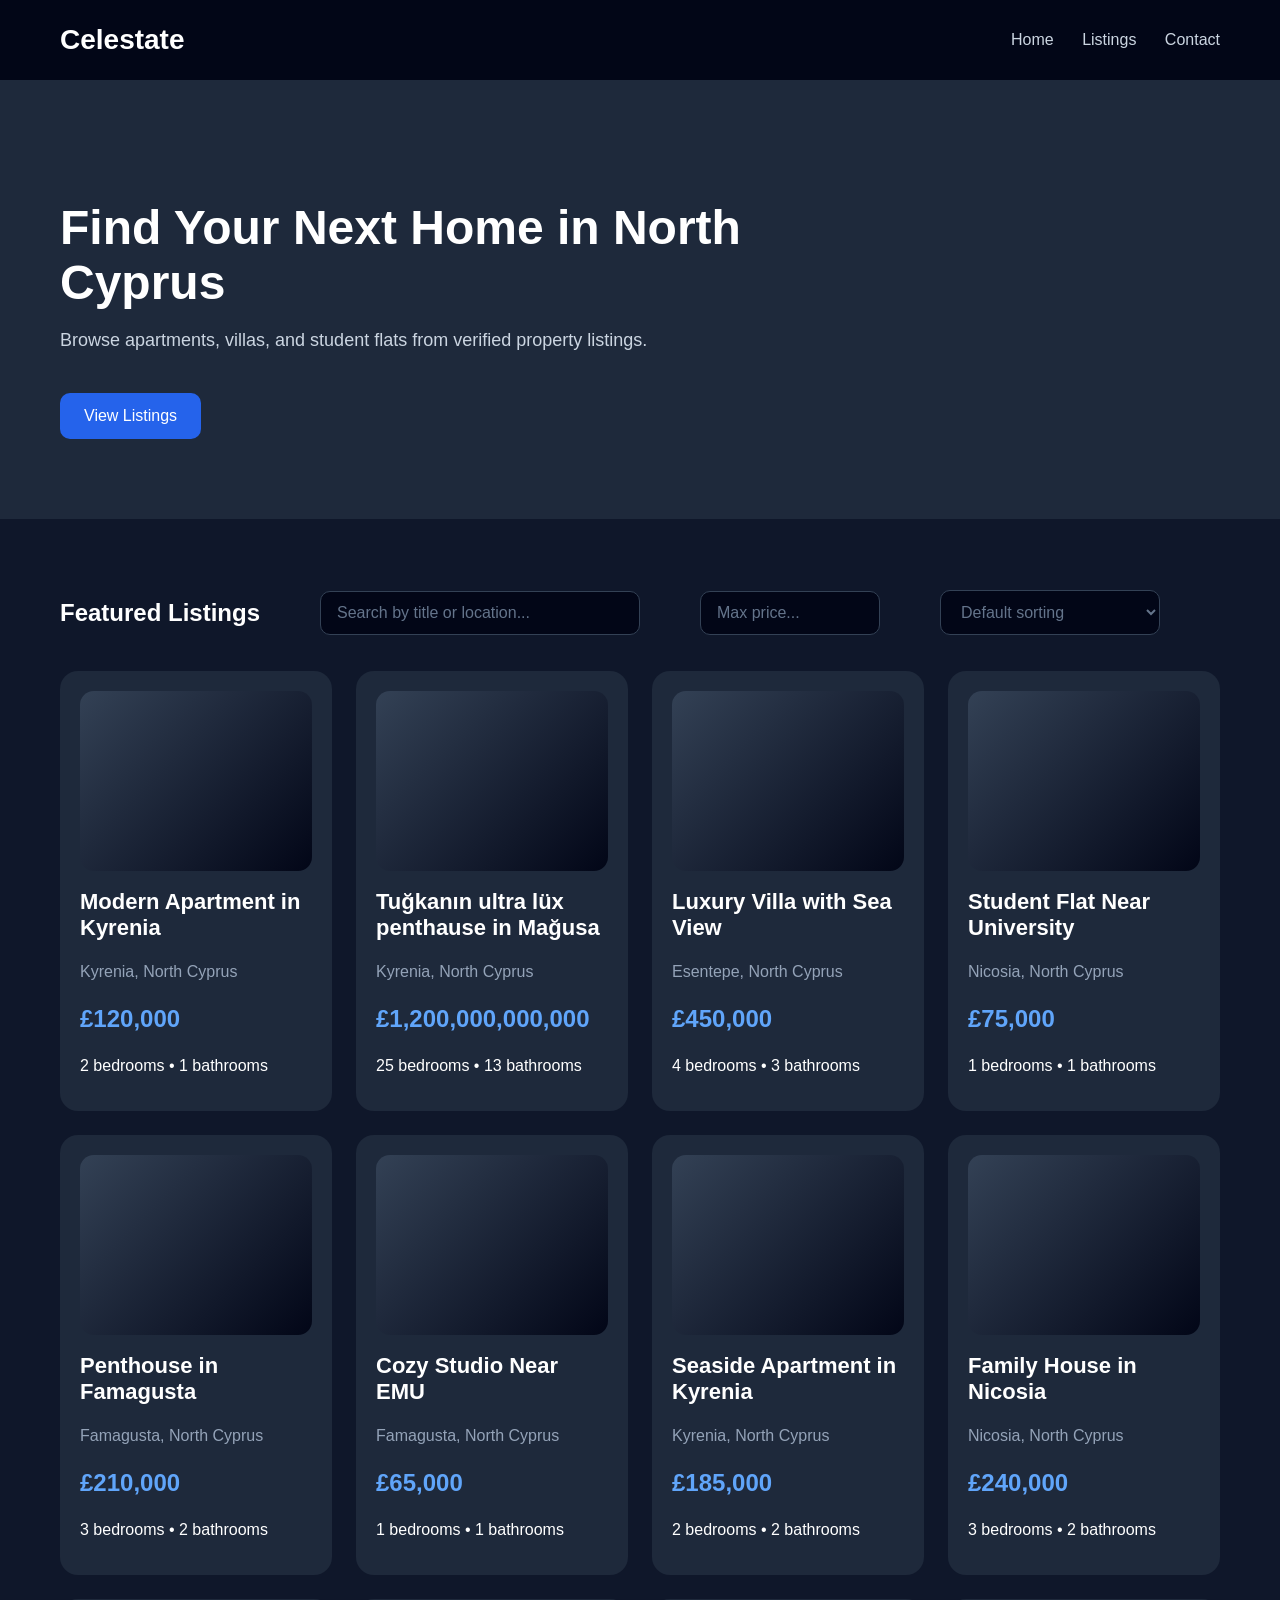
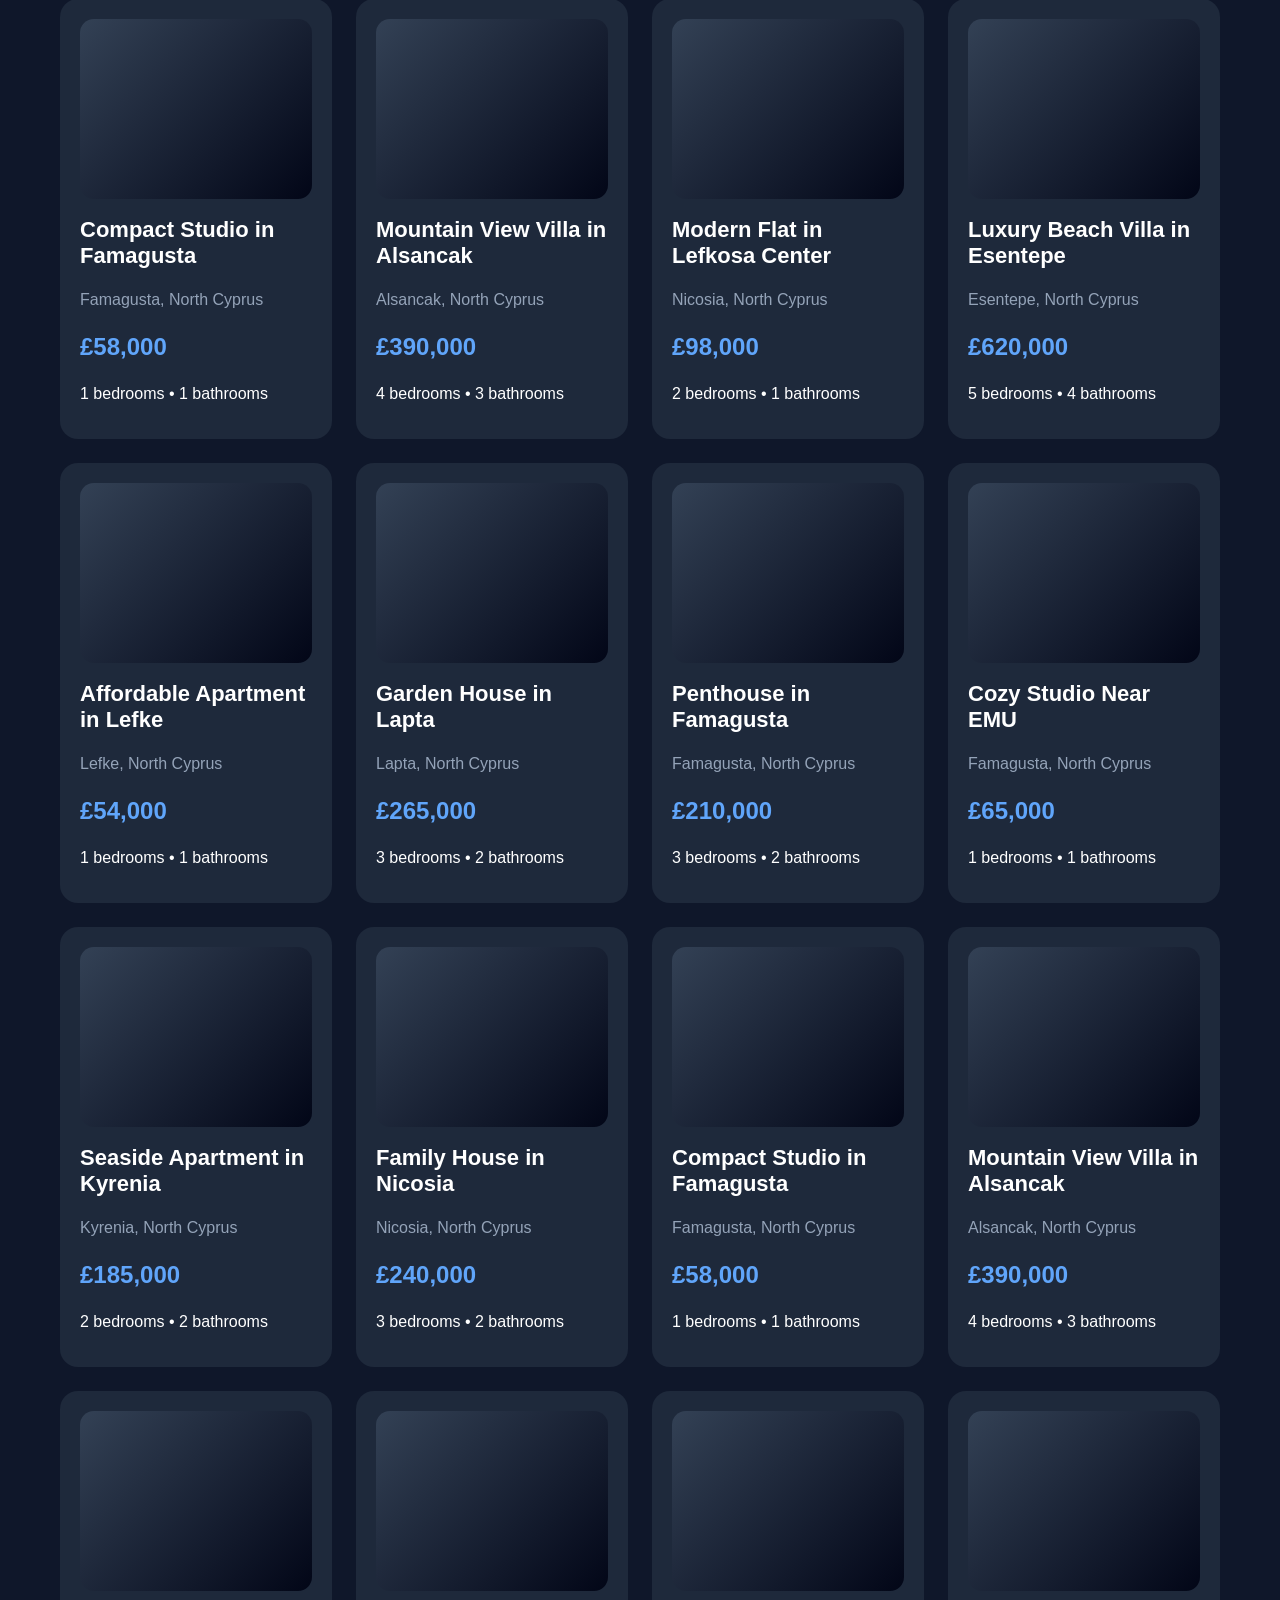
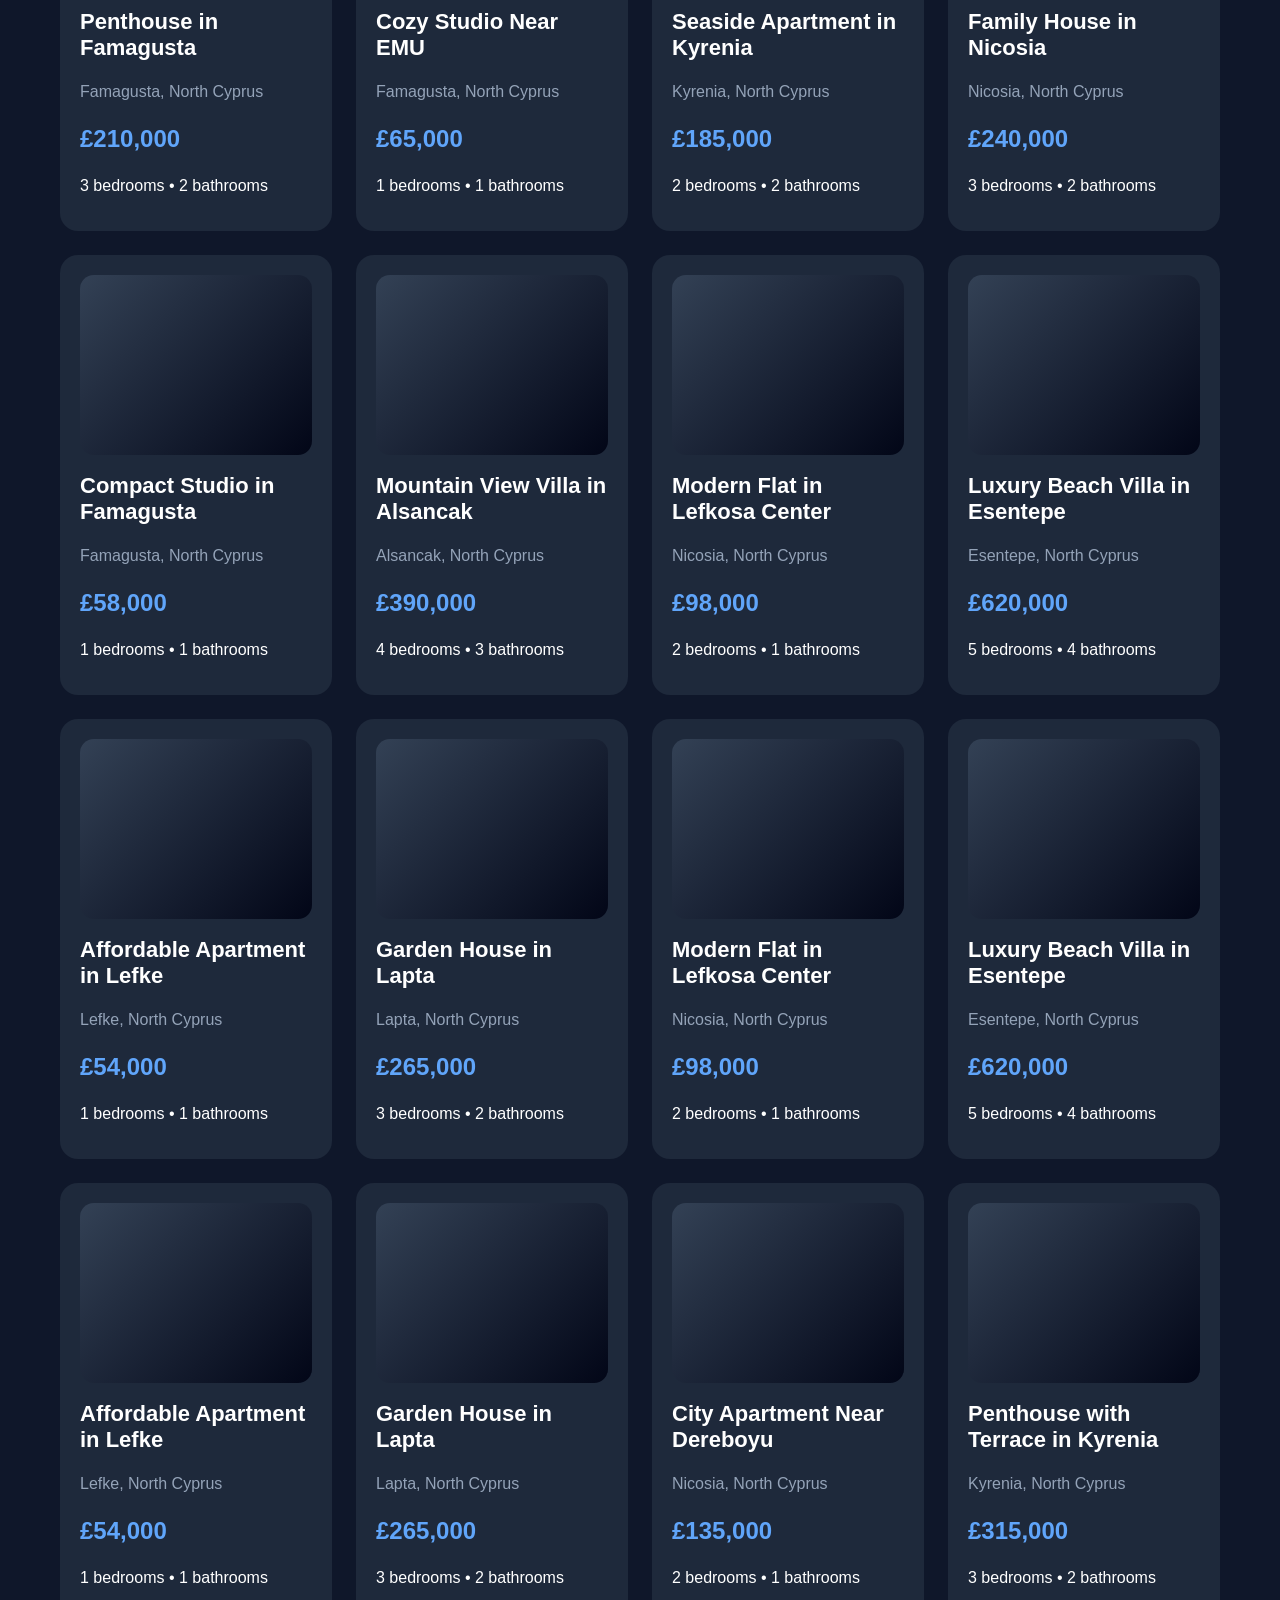
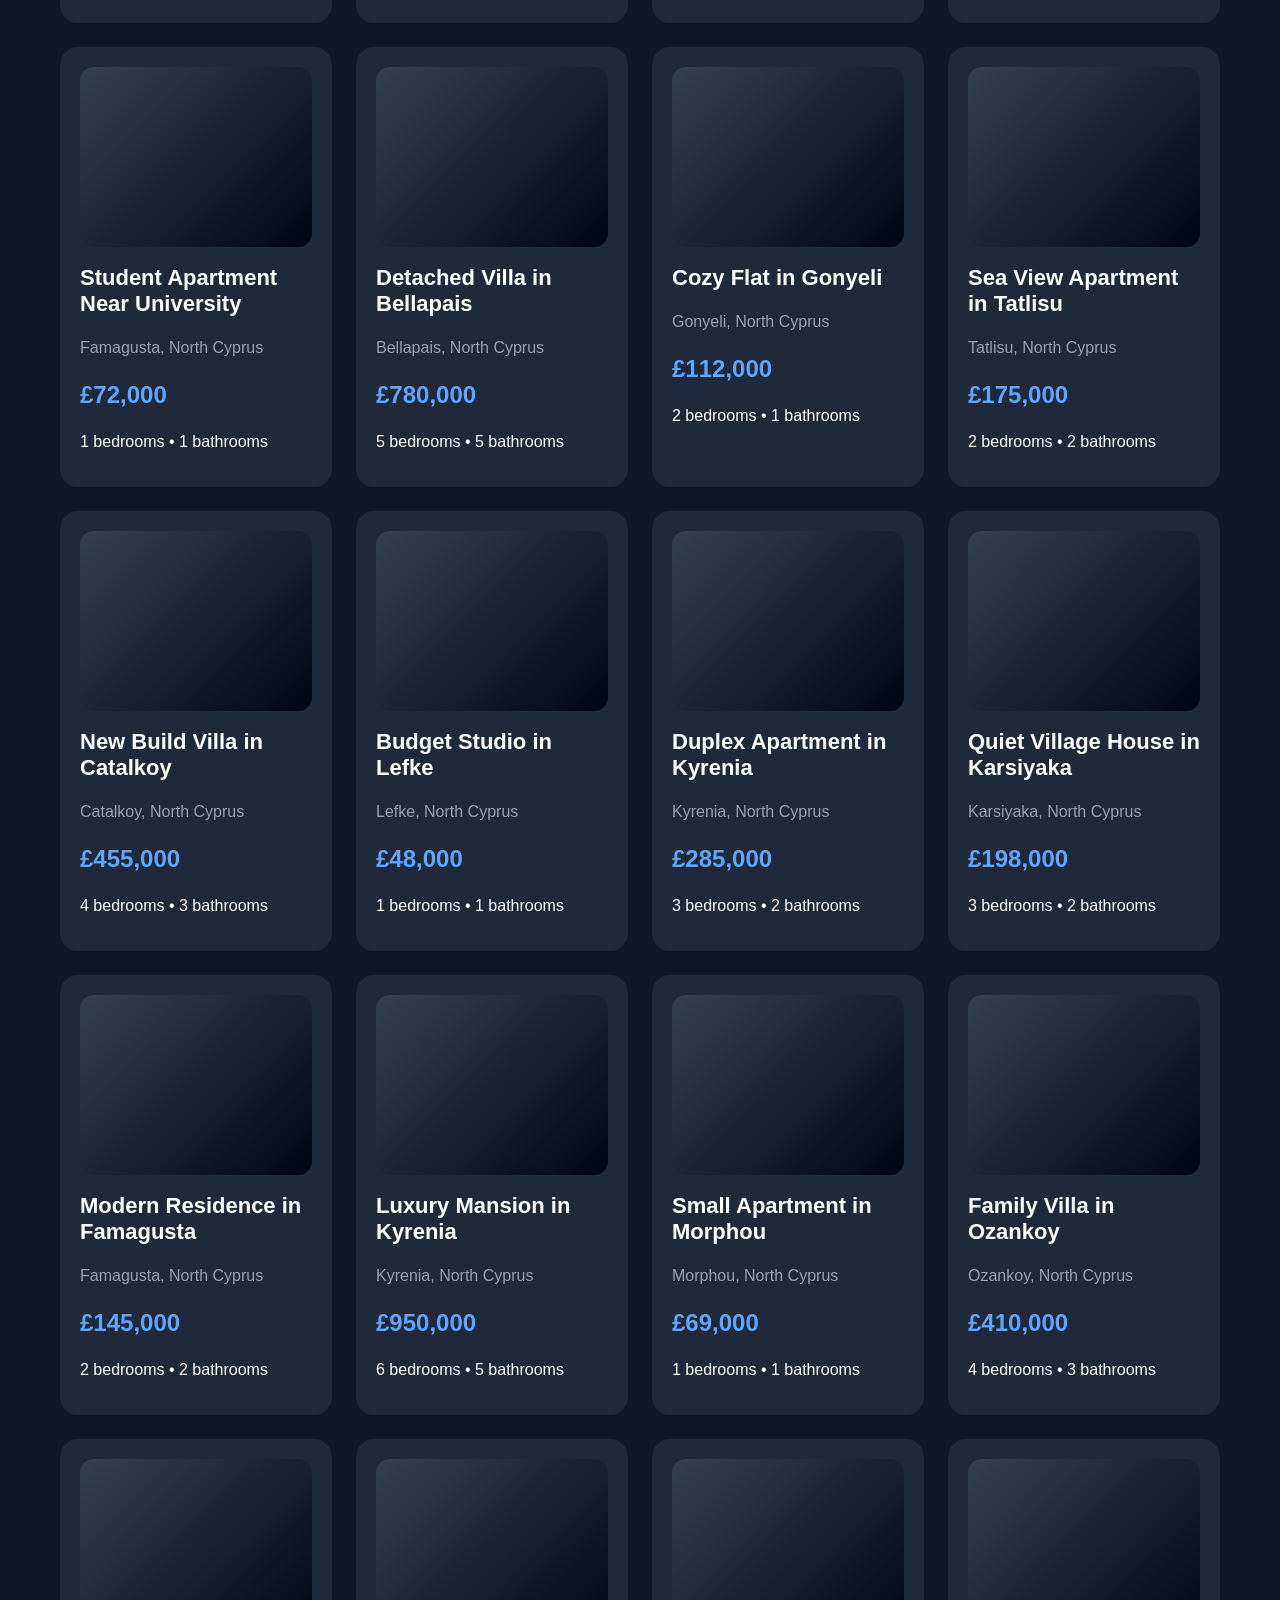
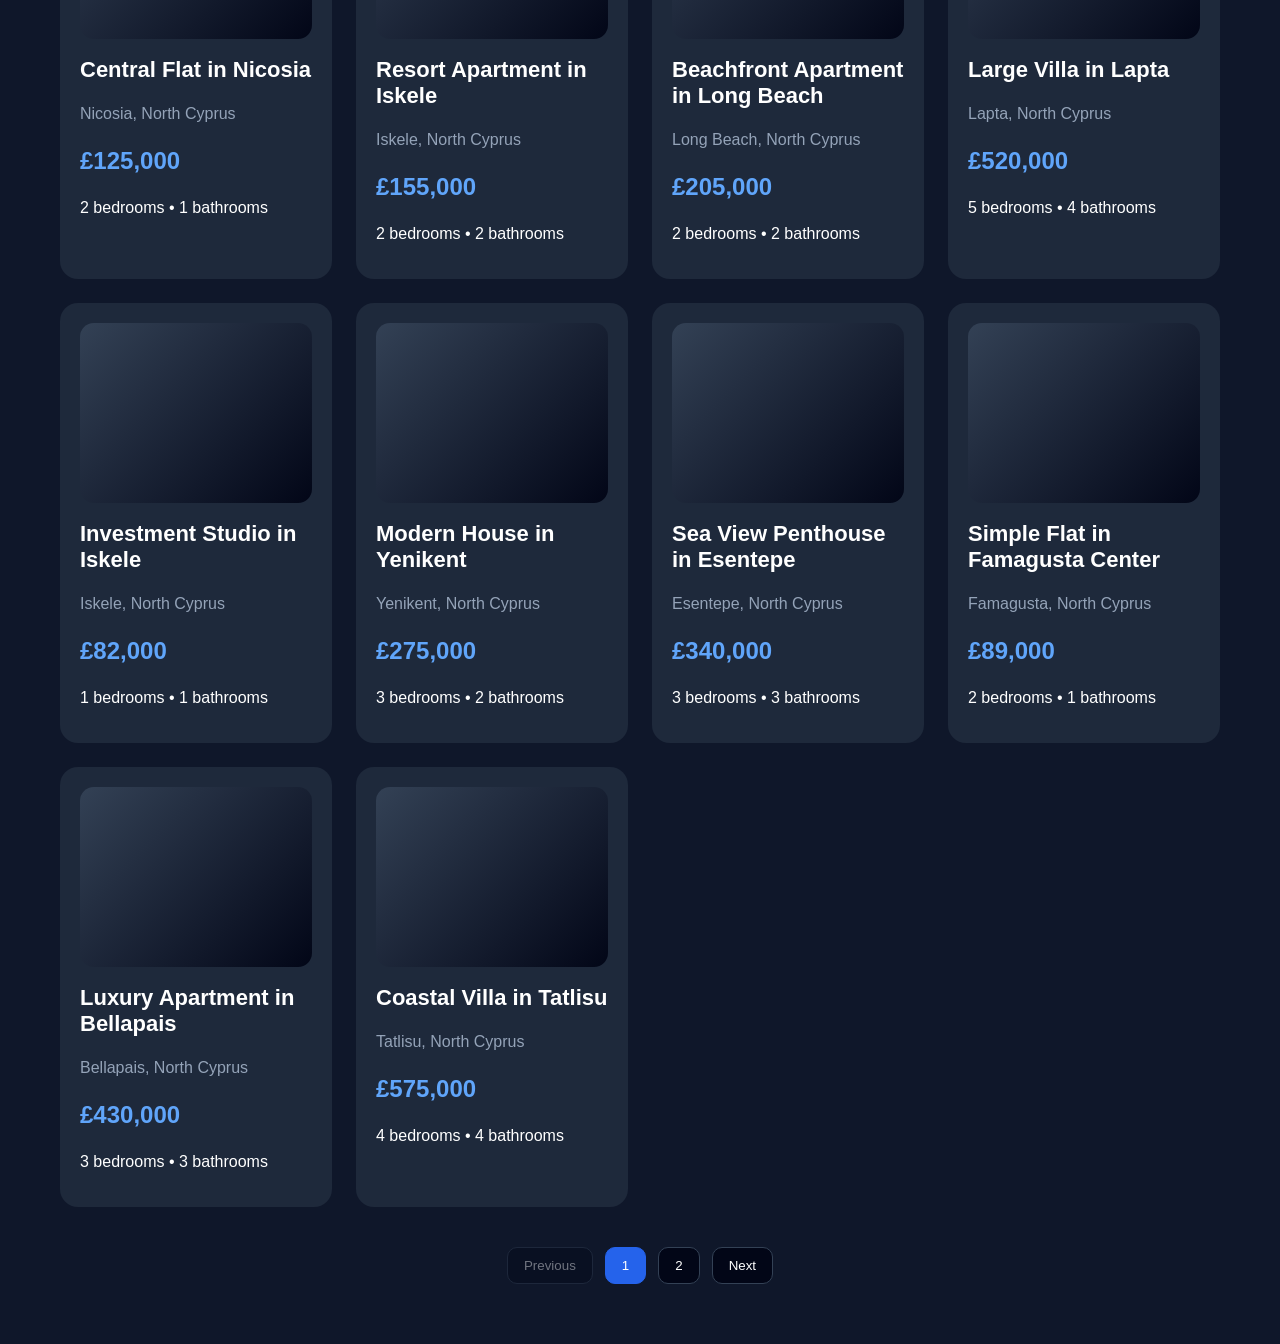
==== index.html @ e8dd61d4 "Initial commit" ====
<!DOCTYPE html>
<html lang="en">
<head>
  <meta charset="UTF-8">

  <meta name="viewport" content="width=device-width, initial-scale=1.0">

  <title>Celestate</title>

  <link rel="stylesheet" href="style.css">
</head>

<body>
  <header class="navbar">
    <h1>Celestate</h1>

    <nav>
      <a href="index.html">Home</a>
      <a href="#listings">Listings</a>
      <a href="login.html">Contact</a>

    </nav>
  </header>

  <main>
    <section class="hero">
      <h2>Find Your Next Home in North Cyprus</h2>

      <p>
        Browse apartments, villas, and student flats from verified property listings.
      </p>

      <button>View Listings</button>
    </section>

   <section class="listings-section" id="listings">
  <div class="section-header">
    <h2>Featured Listings</h2>

    <input
      type="text"
      id="searchInput"
      placeholder="Search by title or location..."
    >
    <!-- number to text for stronger validations also maxlength="7" so we can not write numbers more than one million (9999999999999999)-->
    <input
    
      type="text" 
      id="maxPriceInput"
      placeholder="Max price..."
      inputmode ="numeric"
      maxlength ="7"
      step="5000"
    >
    <select id="sortSelect">
      <option value="default">Default sorting</option>
      <option value="price-low-high">Price: Low to High</option>
      <option value="price-high-low">Price: High to Low</option>
    
    </select>
    <p id="priceError" class="error-message"></p>
  </div>

  <div class="listings-container" id="listingsContainer"></div>
  <div class="pagination" id="pagination"></div>
    </section>
  </main>

  <script src="script.js"></script>
</body>
</html>
---- style.css ----
* {
  box-sizing: border-box;
}

body {
  margin: 0;
  font-family: Arial, sans-serif;
  background-color: #0f172a;
  color: white;
}

.navbar {
  display: flex;
  justify-content: space-between;
  align-items: center;

  padding: 24px 60px;
  background-color: #020617;
}

.navbar h1 {
  margin: 0;
  font-size: 28px;
}

.navbar a {
  color: #cbd5e1;
  text-decoration: none;
  margin-left: 24px;
}

.navbar a:hover {
  color: white;
}

.hero {
  padding: 80px 60px;
  background-color: #1e293b;
}

.hero h2 {
  max-width: 700px;
  font-size: 48px;
  margin-bottom: 20px;
}

.hero p {
  max-width: 600px;
  font-size: 18px;
  color: #cbd5e1;
}

.hero button {
  margin-top: 24px;
  padding: 14px 24px;

  border: none;
  border-radius: 10px;

  background-color: #2563eb;
  color: white;

  font-size: 16px;
  cursor: pointer;
}

.hero button:hover {
  background-color: #1d4ed8;
}

.listings-section {
  padding: 60px;
}

.listings-container {
  display: grid;
  grid-template-columns: repeat(5, 1fr);
  gap: 24px;
}

.listing-card {
  width: 100%;
  padding: 20px;

  border-radius: 18px;
  background-color: #1e293b;
}

.listing-image {
  height: 180px;
  border-radius: 14px;
  background: linear-gradient(135deg, #334155, #020617);
}

.listing-card h3 {
  margin-top: 18px;
  font-size: 22px;
}

.location {
  color: #94a3b8;
}

.price {
  color: #60a5fa;
  font-size: 24px;
  font-weight: bold;
}
.section-header {
  display: flex;
  justify-content: space-between;
  align-items: center;
  margin-bottom: 24px;
}

#searchInput,
#maxPriceInput,
#sortSelect {
  width: 320px;
  padding: 12px 16px;

  border: 1px solid #334155;
  border-radius: 10px;

  background-color: #020617;
  color: white;

  font-size: 16px;
}

#searchInput::placeholder,
#maxPriceInput::placeholder,
#sortSelect {
  color: #64748b;
}

#searchInput:focus,
#maxPriceInput:focus,
#sortSelect:focus {
  outline: none;
  border-color: #60a5fa;
}
.empty-message {
  color: #94a3b8;
  font-size: 18px;
}
.filters {
  display: flex;
  gap: 16px;
}

#maxPriceInput {
  width: 180px;
}
.price-filter {
  display: flex;
  flex-direction: column;
}

.error-message {
  margin: 6px 0 0;
  color: #f87171;
  font-size: 13px;
}
#sortSelect {
  width: 220px;
}
.pagination {
  display: flex;
  justify-content: center;
  align-items: center;
  gap: 12px;

  margin-top: 40px;
}

.pagination button {
  padding: 10px 16px;

  border: 1px solid #334155;
  border-radius: 10px;

  background-color: #020617;
  color: white;

  cursor: pointer;
}

.pagination button:hover {
  background-color: #1e293b;
}

.pagination button.active {
  background-color: #2563eb;
  border-color: #2563eb;
}

.pagination button:disabled {
  opacity: 0.4;
  cursor: not-allowed;
}
.auth-page {
  min-height: calc(100vh - 80px);

  display: flex;
  justify-content: center;
  align-items: center;

  padding: 60px;
}

.auth-card {
  width: 100%;
  max-width: 440px;

  padding: 36px;

  border-radius: 22px;
  background-color: #1e293b;
  box-shadow: 0 20px 40px rgba(0, 0, 0, 0.25);
}

.auth-card h2 {
  margin: 0 0 10px;
  font-size: 32px;
}

.auth-subtitle {
  margin-bottom: 28px;
  color: #cbd5e1;
  line-height: 1.5;
}

.form-group {
  display: flex;
  flex-direction: column;

  margin-bottom: 18px;
}

.form-group label {
  margin-bottom: 8px;
  color: #e2e8f0;
  font-size: 14px;
}

.form-group input {
  padding: 14px 16px;

  border: 1px solid #334155;
  border-radius: 10px;

  background-color: #020617;
  color: white;

  font-size: 16px;
}

.form-group input:focus {
  outline: none;
  border-color: #60a5fa;
}

.auth-button {
  width: 100%;

  margin-top: 12px;
  padding: 14px 18px;

  border: none;
  border-radius: 10px;

  background-color: #2563eb;
  color: white;

  font-size: 16px;
  font-weight: bold;
  cursor: pointer;
}

.auth-button:hover {
  background-color: #1d4ed8;
}

.form-message {
  min-height: 20px;
  margin: 6px 0;

  color: #f87171;
  font-size: 14px;
}

.form-message.success {
  color: #4ade80;
}

.demo-login {
  margin-top: 22px;
  color: #94a3b8;
  font-size: 14px;
  line-height: 1.5;
}

@media (max-width: 1400px) {
  .listings-container {
    grid-template-columns: repeat(4, 1fr);
  }
}

@media (max-width: 1100px) {
  .listings-container {
    grid-template-columns: repeat(3, 1fr);
  }
}

@media (max-width: 800px) {
  .listings-container {
    grid-template-columns: repeat(2, 1fr);
  }
}

@media (max-width: 520px) {
  .listings-container {
    grid-template-columns: 1fr;
  }
}
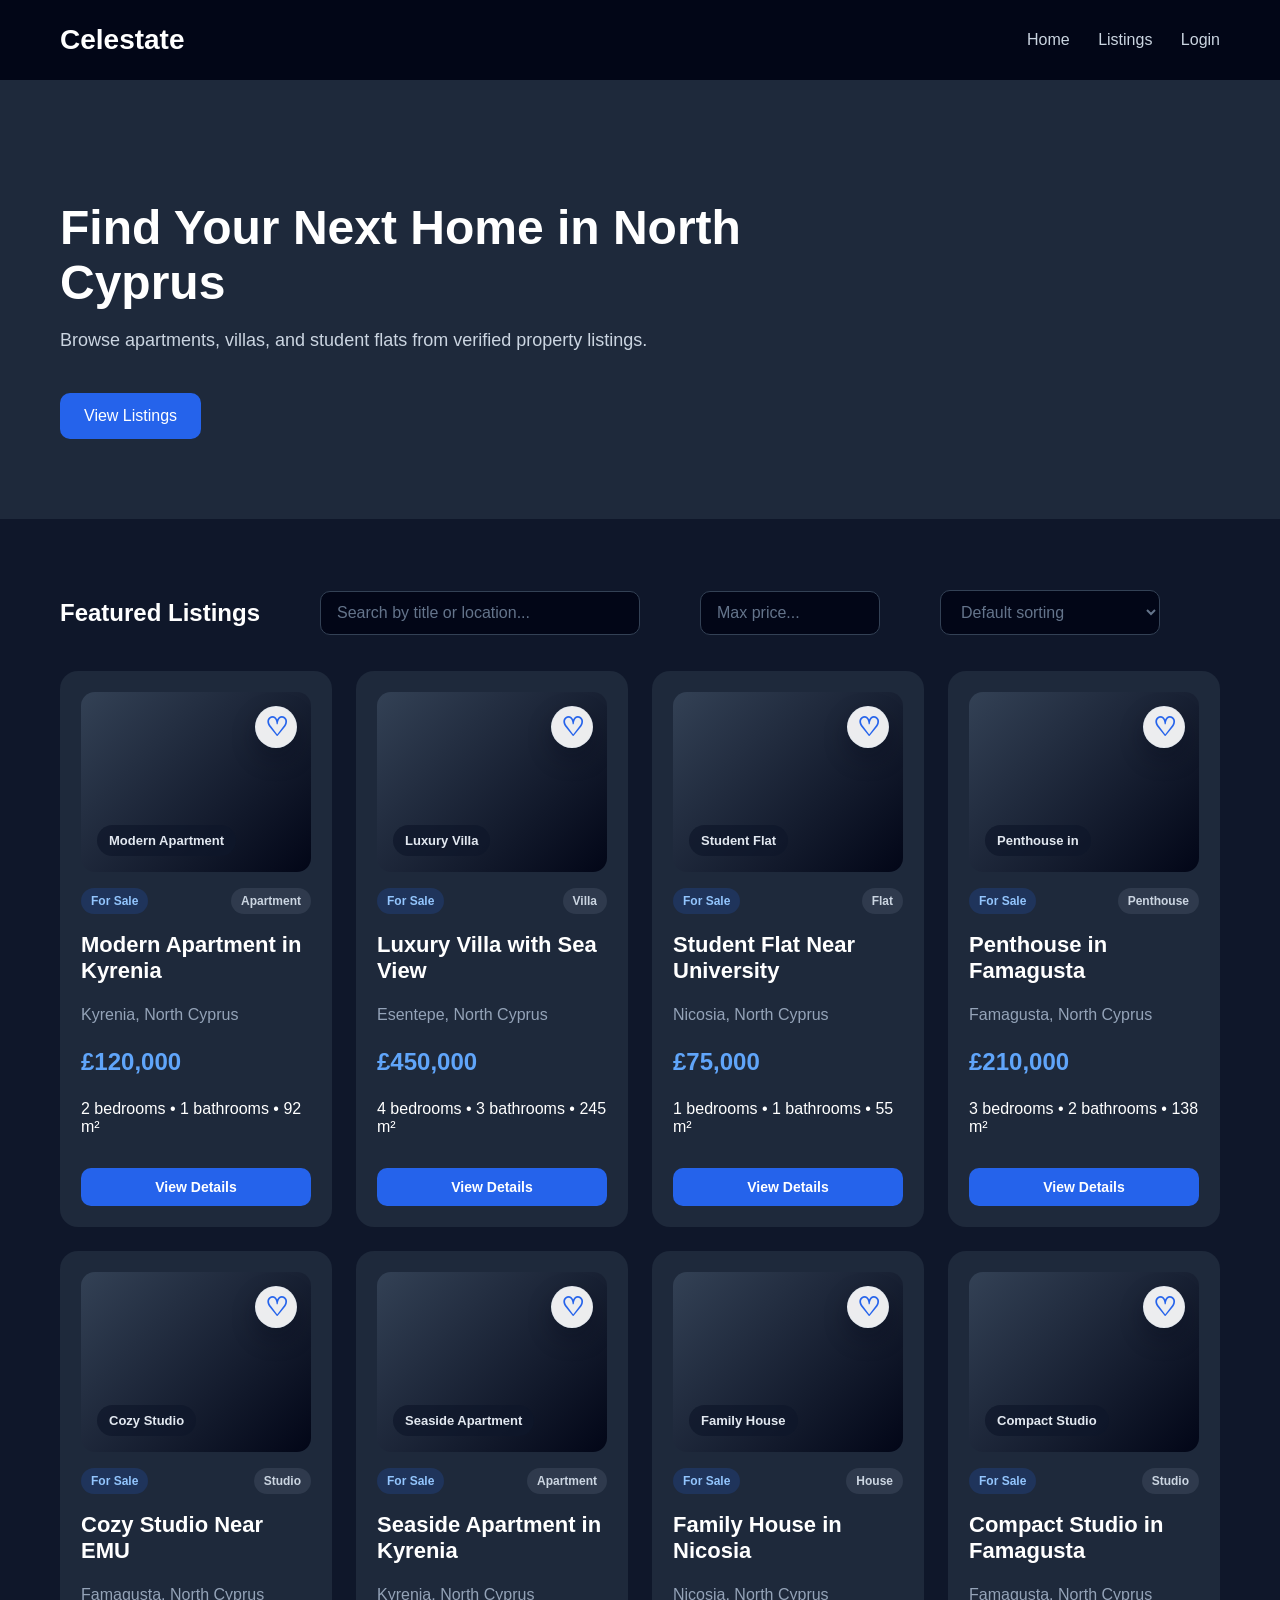
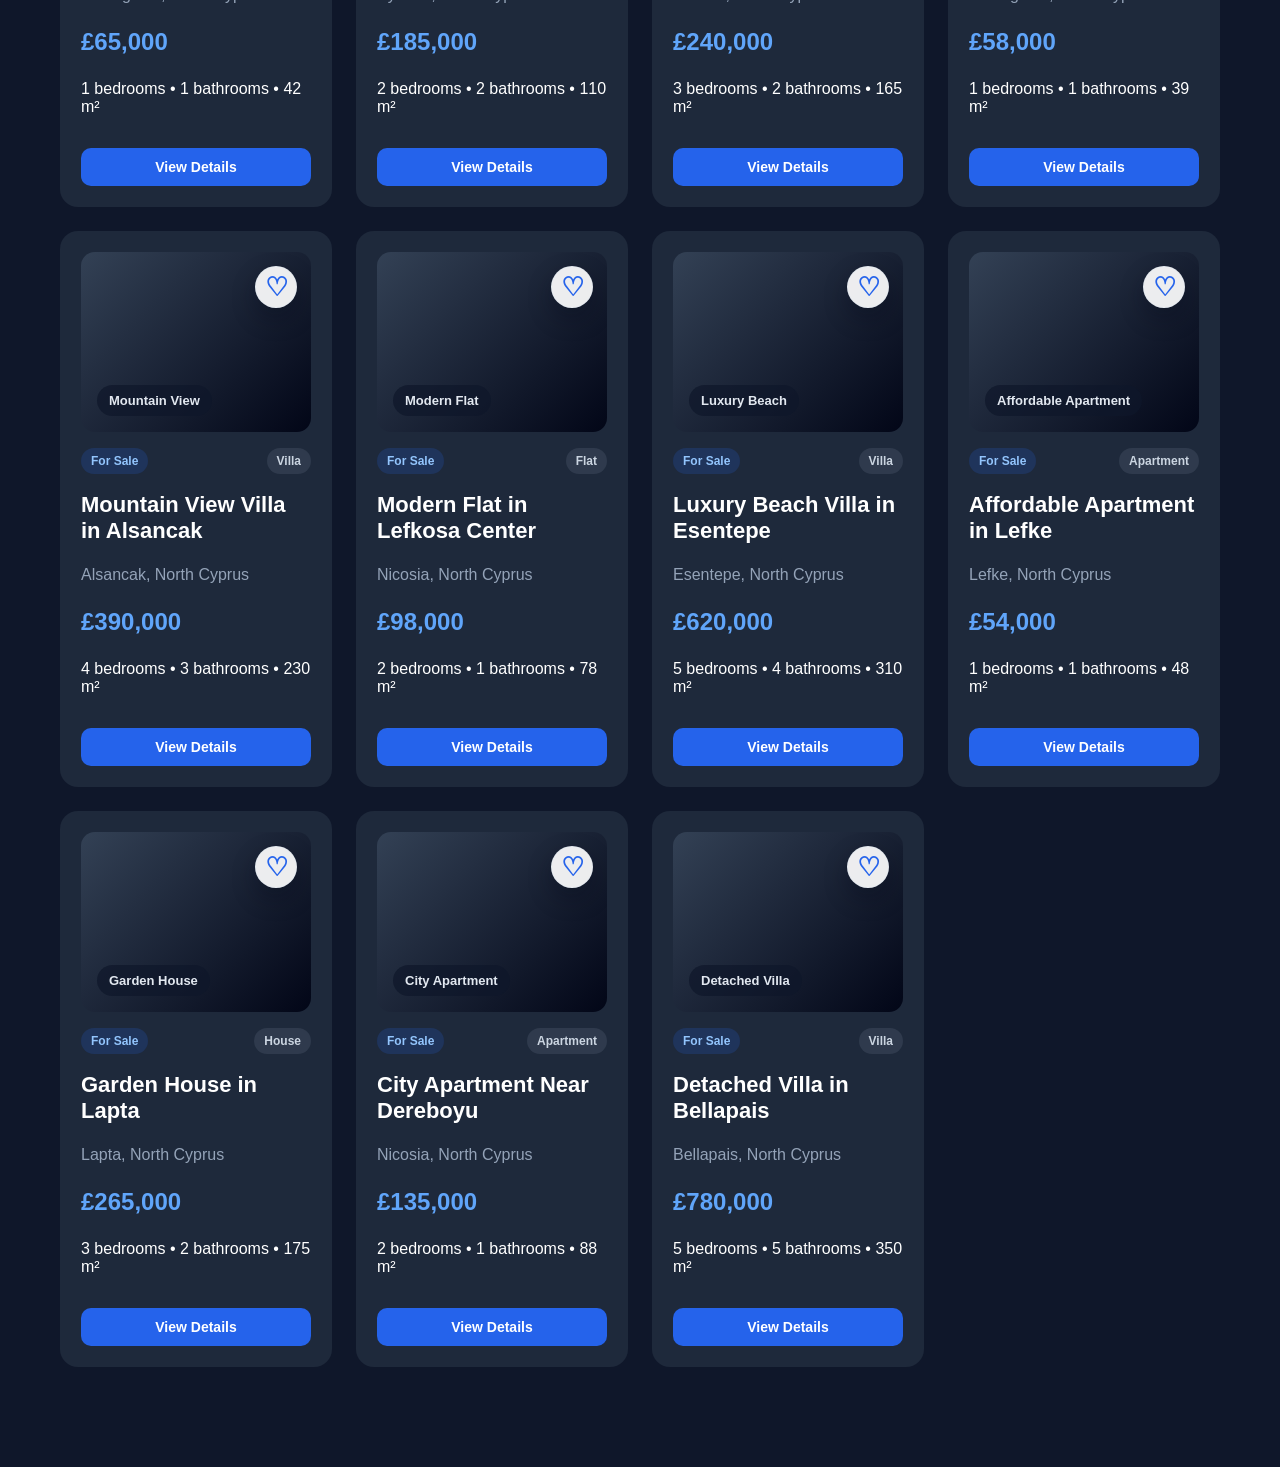
==== commit 6dd026ed: "Add files via upload" ====
--- a/index.html
+++ b/index.html
@@ -17,8 +17,7 @@
     <nav>
       <a href="index.html">Home</a>
       <a href="#listings">Listings</a>
-      <a href="login.html">Contact</a>
-
+      <span id="navAuthArea"><a href="login.html">Login</a></span>
     </nav>
   </header>
 
@@ -30,7 +29,7 @@
         Browse apartments, villas, and student flats from verified property listings.
       </p>
 
-      <button>View Listings</button>
+      <button type="button" id="heroBrowseButton">View Listings</button>
     </section>
 
    <section class="listings-section" id="listings">
@@ -64,7 +63,507 @@
   <div class="listings-container" id="listingsContainer"></div>
   <div class="pagination" id="pagination"></div>
     </section>
+
+    <section class="favorites-section" id="favorites" hidden>
+      <div class="favorites-header">
+        <div>
+          <p class="section-kicker">Customer area</p>
+          <h2>My Favorites</h2>
+          <p>Properties saved with the heart button will appear here.</p>
+        </div>
+        <button type="button" class="secondary-action-button" id="showAllListingsButton">Back to Listings</button>
+      </div>
+
+      <p class="favorites-count" id="favoritesCount"></p>
+      <div class="listings-container favorites-container" id="favoritesContainer"></div>
+    </section>
+
+
+    <section class="agent-section" id="agentDashboard" hidden>
+      <div class="agent-header">
+        <div>
+          <p class="section-kicker">Agent area</p>
+          <h2>Agent Dashboard</h2>
+          <p>Manage your listings, review status, track performance, and submit new properties.</p>
+        </div>
+
+        <div class="agent-header-actions">
+          <button type="button" class="secondary-action-button" id="agentManageRefreshButton">Refresh listings</button>
+          <button type="button" class="secondary-action-button" id="agentResetFormButton">Reset form</button>
+        </div>
+      </div>
+
+      <p class="agent-notice-banner" id="agentNoticeBanner"></p>
+
+
+
+      <section class="agent-panel agent-messages-panel" id="agentMessagesPanel">
+        <div class="agent-panel-header agent-panel-header--wide">
+          <div>
+            <p class="section-kicker">Function 5</p>
+            <h3>Manage Messages</h3>
+          </div>
+
+          <div class="agent-panel-actions">
+            <button type="button" class="secondary-action-button" id="agentMarkAllMessagesReadButton">Mark All as Read</button>
+            <button type="button" class="agent-submit-button agent-small-button" id="agentNewMessageButton">+ New Message</button>
+          </div>
+        </div>
+
+        <p class="agent-panel-description">Communicate with buyers, send updates, and keep every conversation linked to the correct property listing.</p>
+
+        <div class="agent-message-toolbar">
+          <input type="text" id="agentMessageSearchInput" placeholder="Search messages, buyers, emails, or listings...">
+          <select id="agentMessageListingFilter">
+            <option value="all">All Listings</option>
+          </select>
+          <select id="agentMessageStatusFilter">
+            <option value="all">All Conversations</option>
+            <option value="new">New</option>
+            <option value="in-progress">In Progress</option>
+            <option value="closed">Closed</option>
+            <option value="spam">Spam</option>
+          </select>
+        </div>
+
+        <div class="agent-message-workspace">
+          <aside class="agent-conversation-sidebar">
+            <div class="agent-message-tabs" role="tablist" aria-label="Message filters">
+              <button type="button" class="active" data-agent-message-tab="all">All</button>
+              <button type="button" data-agent-message-tab="unread">Unread</button>
+              <button type="button" data-agent-message-tab="favorites">Favorites</button>
+            </div>
+            <div id="agentConversationList" class="agent-conversation-list"></div>
+          </aside>
+
+          <section class="agent-chat-panel" id="agentChatPanel">
+            <div class="agent-chat-empty">
+              <h4>Select a conversation</h4>
+              <p>Choose a buyer message from the left side to view the conversation and reply.</p>
+            </div>
+          </section>
+
+          <aside class="agent-message-details-panel" id="agentMessageDetailsPanel">
+            <div class="agent-chat-empty">
+              <h4>Conversation details</h4>
+              <p>Buyer, property, labels, and notes appear here.</p>
+            </div>
+          </aside>
+        </div>
+      </section>
+
+
+      <section class="agent-panel agent-leads-panel" id="agentLeadsPanel">
+        <div class="agent-panel-header agent-panel-header--wide">
+          <div>
+            <p class="section-kicker">Function 6</p>
+            <h3>Manage Leads</h3>
+          </div>
+
+          <div class="agent-panel-actions">
+            <button type="button" class="secondary-action-button" id="agentExportLeadsButton">Export</button>
+            <button type="button" class="agent-submit-button agent-small-button" id="agentAddLeadButton">+ Add Lead</button>
+          </div>
+        </div>
+
+        <p class="agent-panel-description">Track buyers from inquiries, update their pipeline status, add notes, and convert qualified leads into clients.</p>
+
+        <div class="agent-lead-summary" id="agentLeadSummary"></div>
+
+        <div class="agent-lead-toolbar">
+          <input type="text" id="agentLeadSearchInput" placeholder="Search leads by name, email, phone, listing, source, or notes...">
+
+          <select id="agentLeadStatusFilter">
+            <option value="all">All Status</option>
+            <option value="new">New</option>
+            <option value="contacted">Contacted</option>
+            <option value="qualified">Qualified</option>
+            <option value="converted">Converted</option>
+            <option value="lost">Lost</option>
+          </select>
+
+          <select id="agentLeadSourceFilter">
+            <option value="all">All Sources</option>
+            <option value="Website">Website</option>
+            <option value="Property Inquiry">Property Inquiry</option>
+            <option value="Referral">Referral</option>
+            <option value="Open House">Open House</option>
+            <option value="Social Media">Social Media</option>
+            <option value="Manual Entry">Manual Entry</option>
+          </select>
+
+          <button type="button" class="secondary-action-button" id="agentResetLeadFiltersButton">Reset filters</button>
+        </div>
+
+        <div id="agentLeadsContainer"></div>
+        <div class="agent-lead-pagination" id="agentLeadPagination"></div>
+      </section>
+
+
+      <section class="agent-panel agent-inquiries-panel" id="agentInquiriesPanel">
+        <div class="agent-panel-header agent-panel-header--wide">
+          <div>
+            <p class="section-kicker">Function 4</p>
+            <h3>Manage Inquiries</h3>
+          </div>
+
+          <div class="agent-panel-actions">
+            <button type="button" class="secondary-action-button" id="agentExportInquiriesButton">Export</button>
+            <button type="button" class="secondary-action-button" id="agentResetInquiryFiltersButton">Reset filters</button>
+          </div>
+        </div>
+
+        <p class="agent-panel-description">View buyer inquiries, filter conversations, reply to customers, and update inquiry status from one place.</p>
+
+        <div class="agent-inquiry-summary" id="agentInquirySummary"></div>
+
+        <div class="agent-inquiry-toolbar">
+          <input type="text" id="agentInquirySearchInput" placeholder="Search by buyer, email, phone, listing, or message...">
+
+          <select id="agentInquiryStatusFilter">
+            <option value="all">All Status</option>
+            <option value="new">New</option>
+            <option value="in-progress">In Progress</option>
+            <option value="closed">Closed</option>
+            <option value="spam">Spam</option>
+          </select>
+
+          <select id="agentInquiryListingFilter">
+            <option value="all">All Listings</option>
+          </select>
+        </div>
+
+        <div id="agentInquiriesContainer"></div>
+        <div class="agent-inquiry-pagination" id="agentInquiryPagination"></div>
+      </section>
+
+      <section class="agent-panel agent-manage-panel" id="agentManagePanel">
+        <div class="agent-panel-header agent-panel-header--wide">
+          <div>
+            <p class="section-kicker">Function 2</p>
+            <h3>Manage Listings</h3>
+          </div>
+
+          <div class="agent-panel-actions">
+            <button type="button" class="secondary-action-button" id="agentExportListingsButton">Export</button>
+            <button type="button" class="agent-submit-button agent-small-button" id="agentAddNewListingButton">+ Add New Listing</button>
+          </div>
+        </div>
+
+        <p class="agent-panel-description">View, search, filter, update, duplicate, or delete your property listings from one place.</p>
+
+        <div class="agent-manage-summary" id="agentManageSummary"></div>
+
+        <div class="agent-manage-toolbar">
+          <input type="text" id="agentListingSearchInput" placeholder="Search listings...">
+
+          <select id="agentStatusFilter">
+            <option value="all">All Status</option>
+            <option value="approved">Active</option>
+            <option value="pending">Pending Approval</option>
+            <option value="rejected">Rejected</option>
+            <option value="archived">Archived</option>
+            <option value="draft">Draft</option>
+          </select>
+
+          <select id="agentTypeFilter">
+            <option value="all">All Types</option>
+            <option value="Apartment">Apartment</option>
+            <option value="Villa">Villa</option>
+            <option value="House">House</option>
+            <option value="Studio">Studio</option>
+            <option value="Penthouse">Penthouse</option>
+            <option value="Flat">Flat</option>
+          </select>
+        </div>
+
+        <div id="agentManageListingsContainer"></div>
+        <div class="agent-manage-pagination" id="agentManagePagination"></div>
+      </section>
+
+      <div class="agent-dashboard-grid">
+        <section class="agent-panel agent-form-panel agent-add-listing-panel" id="agentListingFormPanel">
+          <div class="agent-add-header">
+            <div>
+              <p class="section-kicker">Function 3</p>
+              <h3 id="agentFormTitle">Add New Listing</h3>
+              <p id="agentFormSubtitle">Create a detailed property record and either save it as a draft or submit it for admin approval.</p>
+            </div>
+
+            <div class="agent-form-toolbar">
+              <button type="button" class="secondary-action-button" id="agentSaveDraftButton">Save as Draft</button>
+              <button type="submit" form="agentListingForm" class="agent-submit-button agent-small-button" id="agentSubmitForApprovalTopButton">Submit for Approval</button>
+            </div>
+          </div>
+
+          <div class="agent-step-progress" aria-label="Add listing progress">
+            <div class="agent-step active"><span>1</span><strong>Basic Information</strong></div>
+            <div class="agent-step"><span>2</span><strong>Property Details</strong></div>
+            <div class="agent-step"><span>3</span><strong>Media</strong></div>
+            <div class="agent-step"><span>4</span><strong>Location</strong></div>
+            <div class="agent-step"><span>5</span><strong>Review &amp; Submit</strong></div>
+          </div>
+
+          <form id="agentListingForm" class="agent-listing-form agent-add-listing-form">
+            <input type="hidden" id="agentEditingSubmissionId" value="">
+
+            <div class="agent-add-grid">
+              <section class="agent-form-section">
+                <h4>Basic Information</h4>
+
+                <div class="form-group agent-field">
+                  <label for="agentListingTitleInput">Listing Title <span>*</span></label>
+                  <input type="text" id="agentListingTitleInput" placeholder="Example: Modern Sea View Villa" required>
+                </div>
+
+                <div class="form-group agent-field">
+                  <label for="agentListingTypeInput">Property Type <span>*</span></label>
+                  <select id="agentListingTypeInput" required>
+                    <option value="">Select type</option>
+                    <option value="Apartment">Apartment</option>
+                    <option value="Villa">Villa</option>
+                    <option value="House">House</option>
+                    <option value="Studio">Studio</option>
+                    <option value="Penthouse">Penthouse</option>
+                    <option value="Flat">Flat</option>
+                    <option value="Land">Land</option>
+                  </select>
+                </div>
+
+                <div class="form-group agent-field">
+                  <label for="agentListingListingTypeInput">Listing Type <span>*</span></label>
+                  <select id="agentListingListingTypeInput" required>
+                    <option value="For Sale">For Sale</option>
+                    <option value="For Rent">For Rent</option>
+                  </select>
+                </div>
+
+                <div class="agent-two-columns">
+                  <div class="form-group agent-field">
+                    <label for="agentListingBedroomsInput">Bedrooms</label>
+                    <input type="number" id="agentListingBedroomsInput" min="0" max="20" placeholder="4" required>
+                  </div>
+
+                  <div class="form-group agent-field">
+                    <label for="agentListingBathroomsInput">Bathrooms</label>
+                    <input type="number" id="agentListingBathroomsInput" min="1" max="20" placeholder="3" required>
+                  </div>
+                </div>
+
+                <div class="form-group agent-field">
+                  <label for="agentListingDescriptionInput">Description <span>*</span></label>
+                  <textarea id="agentListingDescriptionInput" rows="6" placeholder="Describe the property, location, benefits, and condition." required></textarea>
+                </div>
+
+                <div class="agent-form-section compact-section">
+                  <h4>Property Features</h4>
+                  <div class="agent-feature-grid">
+                    <label><input type="checkbox" class="agent-feature-checkbox" value="Air Conditioning" checked> Air Conditioning</label>
+                    <label><input type="checkbox" class="agent-feature-checkbox" value="Swimming Pool"> Swimming Pool</label>
+                    <label><input type="checkbox" class="agent-feature-checkbox" value="Parking" checked> Parking</label>
+                    <label><input type="checkbox" class="agent-feature-checkbox" value="Sea View"> Sea View</label>
+                    <label><input type="checkbox" class="agent-feature-checkbox" value="Garden"> Garden</label>
+                    <label><input type="checkbox" class="agent-feature-checkbox" value="Balcony"> Balcony</label>
+                    <label><input type="checkbox" class="agent-feature-checkbox" value="Furnished"> Furnished</label>
+                    <label><input type="checkbox" class="agent-feature-checkbox" value="Storage Room"> Storage Room</label>
+                  </div>
+
+                  <div class="form-group agent-field custom-feature-field">
+                    <label for="agentListingFeaturesInput">Additional custom features</label>
+                    <input type="text" id="agentListingFeaturesInput" placeholder="Example: Fireplace, Smart home, Gym">
+                    <small>Separate additional features with commas.</small>
+                  </div>
+                </div>
+              </section>
+
+              <section class="agent-form-section">
+                <h4>Pricing Information</h4>
+
+                <div class="form-group agent-field">
+                  <label for="agentListingPriceInput">Price (£) <span>*</span></label>
+                  <input type="number" id="agentListingPriceInput" min="1" max="1000000" placeholder="850000" required>
+                </div>
+
+                <div class="agent-two-columns agent-negotiable-row">
+                  <div class="form-group agent-field">
+                    <label for="agentListingPricePerSqftInput">Price per Sqft (£)</label>
+                    <input type="number" id="agentListingPricePerSqftInput" min="0" placeholder="350">
+                  </div>
+                  <label class="agent-toggle-field">
+                    <span>Negotiable</span>
+                    <input type="checkbox" id="agentListingNegotiableInput" checked>
+                  </label>
+                </div>
+
+                <div class="form-group agent-field">
+                  <label for="agentListingYearlyTaxInput">Yearly Tax (£)</label>
+                  <input type="number" id="agentListingYearlyTaxInput" min="0" placeholder="1200">
+                </div>
+
+                <div class="form-group agent-field">
+                  <label for="agentListingServiceChargeInput">Service Charge Monthly (£)</label>
+                  <input type="number" id="agentListingServiceChargeInput" min="0" placeholder="150">
+                </div>
+
+                <h4>Property Details</h4>
+
+                <div class="agent-two-columns">
+                  <div class="form-group agent-field">
+                    <label for="agentListingAreaInput">Property Size (m²) <span>*</span></label>
+                    <input type="number" id="agentListingAreaInput" min="10" max="2000" placeholder="165" required>
+                  </div>
+
+                  <div class="form-group agent-field">
+                    <label for="agentListingLandAreaInput">Land Area (m²)</label>
+                    <input type="number" id="agentListingLandAreaInput" min="0" placeholder="500">
+                  </div>
+                </div>
+
+                <div class="agent-two-columns">
+                  <div class="form-group agent-field">
+                    <label for="agentListingYearBuiltInput">Year Built</label>
+                    <input type="number" id="agentListingYearBuiltInput" min="1900" max="2030" placeholder="2021">
+                  </div>
+
+                  <div class="form-group agent-field">
+                    <label for="agentListingFloorInput">Floor Number</label>
+                    <input type="number" id="agentListingFloorInput" min="0" max="100" placeholder="1">
+                  </div>
+                </div>
+
+                <div class="form-group agent-field">
+                  <label for="agentListingFurnishingInput">Furnishing</label>
+                  <select id="agentListingFurnishingInput">
+                    <option value="Unspecified">Unspecified</option>
+                    <option value="Fully Furnished">Fully Furnished</option>
+                    <option value="Semi Furnished">Semi Furnished</option>
+                    <option value="Unfurnished">Unfurnished</option>
+                  </select>
+                </div>
+
+                <h4>Location &amp; Contact</h4>
+
+                <div class="form-group agent-field">
+                  <label for="agentListingLocationInput">Location <span>*</span></label>
+                  <input type="text" id="agentListingLocationInput" placeholder="Example: Kyrenia, North Cyprus" required>
+                </div>
+
+                <div class="form-group agent-field">
+                  <label for="agentListingPhoneInput">Agent Phone <span>*</span></label>
+                  <input type="tel" id="agentListingPhoneInput" placeholder="Example: +90 533 123 45 67" required>
+                </div>
+
+                <h4>Additional Details</h4>
+
+                <div class="form-group agent-field">
+                  <label for="agentListingReferenceInput">Reference ID</label>
+                  <input type="text" id="agentListingReferenceInput" placeholder="Example: CLS-1254">
+                </div>
+
+                <div class="form-group agent-field">
+                  <label for="agentListingVideoUrlInput">Video Tour URL</label>
+                  <input type="url" id="agentListingVideoUrlInput" placeholder="https://youtu.be/example">
+                </div>
+              </section>
+            </div>
+
+            <p id="agentFormMessage" class="form-message"></p>
+
+            <div class="agent-form-actions agent-form-actions-final">
+              <button type="button" class="secondary-action-button" id="agentCancelEditButton" hidden>Cancel Edit</button>
+              <button type="submit" class="agent-submit-button" id="agentSubmitListingButton">Submit for Approval →</button>
+            </div>
+          </form>
+        </section>
+
+        <section class="agent-panel agent-submissions-panel">
+          <div class="agent-panel-header">
+            <div>
+              <p class="section-kicker">Listing workflow</p>
+              <h3>My Listing Submissions</h3>
+            </div>
+            <p>Track the review status of properties you submitted.</p>
+          </div>
+
+          <div id="agentListingsContainer" class="agent-listings-container"></div>
+        </section>
+      </div>
+    </section>
+
+    <section class="admin-section" id="adminDashboard" hidden>
+      <div class="admin-header">
+        <div>
+          <p class="section-kicker">Admin console</p>
+          <h2>Management Dashboard</h2>
+          <p>Review users, moderate listings, and monitor platform activity from one place.</p>
+        </div>
+
+        <button type="button" class="secondary-action-button" id="adminRefreshButton">Refresh dashboard</button>
+      </div>
+
+      <p class="admin-notice-banner" id="adminNoticeBanner"></p>
+
+      <div class="admin-summary-grid" id="adminSummaryGrid"></div>
+
+      <div class="admin-panels-grid">
+        <section class="admin-panel">
+          <div class="admin-panel-header">
+            <div>
+              <p class="section-kicker">REQ-35 to REQ-37</p>
+              <h3>User Management</h3>
+            </div>
+            <p>Activate accounts and change roles without leaving the dashboard.</p>
+          </div>
+          <div id="adminUsersContainer"></div>
+        </section>
+
+        <section class="admin-panel">
+          <div class="admin-panel-header">
+            <div>
+              <p class="section-kicker">REQ-38 to REQ-42</p>
+              <h3>Listing Moderation</h3>
+            </div>
+            <p>Review pending submissions, approve or reject them, and archive or delete any listing.</p>
+          </div>
+          <div id="adminListingsContainer"></div>
+        </section>
+      </div>
+
+      <div class="admin-panels-grid admin-panels-grid--analytics">
+        <section class="admin-panel">
+          <div class="admin-panel-header">
+            <div>
+              <p class="section-kicker">REQ-43 to REQ-46</p>
+              <h3>Analytics Dashboard</h3>
+            </div>
+            <p>Track listing status, user growth, listing popularity, and inquiry trends.</p>
+          </div>
+          <div id="adminAnalyticsContainer"></div>
+        </section>
+
+        <section class="admin-panel">
+          <div class="admin-panel-header">
+            <div>
+              <p class="section-kicker">Platform notes</p>
+              <h3>Workflow snapshot</h3>
+            </div>
+            <p>All admin actions are stored locally in this demo.</p>
+          </div>
+          <div class="admin-notes">
+            <p>Approve a submission to make it publicly visible, reject it with a reason, or archive it when it should stay hidden.</p>
+            <p>Admin notifications are surfaced inside the dashboard after every moderation decision.</p>
+          </div>
+        </section>
+      </div>
+    </section>
   </main>
+
+  <div class="modal-overlay" id="listingDetailsModal" aria-hidden="true">
+    <div class="modal-card" role="dialog" aria-modal="true" aria-labelledby="modalTitle">
+      <button type="button" class="modal-close" id="closeModalButton" aria-label="Close listing details">&times;</button>
+      <div id="modalBody"></div>
+    </div>
+  </div>
 
   <script src="script.js"></script>
 </body>
--- a/style.css
+++ b/style.css
@@ -324,3 +324,3137 @@
     grid-template-columns: 1fr;
   }
 }
+
+/* Login redesign inspired by the provided Celestate user-guide mockup */
+body.login-page-body {
+  min-height: 100vh;
+  margin: 0;
+  background:
+    radial-gradient(circle at top left, rgba(37, 99, 235, 0.16), transparent 34%),
+    linear-gradient(135deg, #eef5ff 0%, #f8fbff 45%, #ffffff 100%);
+  color: #0f172a;
+}
+
+.login-shell {
+  min-height: 100vh;
+  display: flex;
+  align-items: center;
+  justify-content: center;
+  padding: 44px 24px;
+}
+
+.login-layout {
+  width: min(100%, 980px);
+  min-height: 690px;
+  display: grid;
+  grid-template-columns: 1fr 1fr;
+  overflow: hidden;
+  border: 1px solid #dbe7fb;
+  border-radius: 28px;
+  background: rgba(255, 255, 255, 0.92);
+  box-shadow: 0 28px 80px rgba(15, 23, 42, 0.14);
+}
+
+.login-brand-panel {
+  position: relative;
+  display: flex;
+  flex-direction: column;
+  justify-content: space-between;
+  min-height: 690px;
+  padding: 38px;
+  background:
+    radial-gradient(circle at 25% 20%, rgba(59, 130, 246, 0.32), transparent 28%),
+    linear-gradient(155deg, #071326 0%, #0b1e3a 48%, #020617 100%);
+  color: #ffffff;
+}
+
+.login-home-link {
+  position: absolute;
+  top: 28px;
+  right: 32px;
+  color: rgba(255, 255, 255, 0.78);
+  text-decoration: none;
+  font-size: 14px;
+  font-weight: 700;
+}
+
+.login-home-link:hover {
+  color: #ffffff;
+}
+
+.brand-heading {
+  display: flex;
+  align-items: center;
+  gap: 16px;
+  margin-bottom: 62px;
+}
+
+.brand-icon {
+  width: 46px;
+  height: 46px;
+  display: flex;
+  align-items: end;
+  justify-content: center;
+  gap: 4px;
+  padding: 9px;
+  border-radius: 12px;
+  background: linear-gradient(135deg, #2563eb, #1d4ed8);
+  box-shadow: 0 14px 28px rgba(37, 99, 235, 0.35);
+}
+
+.brand-icon span {
+  width: 5px;
+  border-radius: 999px;
+  background: #ffffff;
+}
+
+.brand-icon span:nth-child(1) {
+  height: 16px;
+}
+
+.brand-icon span:nth-child(2) {
+  height: 24px;
+}
+
+.brand-icon span:nth-child(3) {
+  height: 30px;
+}
+
+.brand-heading h1 {
+  margin: 0;
+  font-size: 34px;
+  line-height: 1;
+  letter-spacing: -0.04em;
+}
+
+.brand-copy {
+  max-width: 385px;
+}
+
+.brand-line {
+  width: 34px;
+  height: 3px;
+  margin-bottom: 24px;
+  border-radius: 999px;
+  background: #2563eb;
+}
+
+.brand-copy h2 {
+  margin: 0 0 28px;
+  font-size: 38px;
+  line-height: 1.22;
+  letter-spacing: -0.055em;
+}
+
+.brand-copy p {
+  margin: 0;
+  color: #cbd5e1;
+  font-size: 15px;
+  line-height: 1.7;
+}
+
+.property-showcase {
+  position: relative;
+  height: 310px;
+  overflow: hidden;
+  margin-top: 46px;
+  border: 1px solid rgba(255, 255, 255, 0.7);
+  border-radius: 24px;
+  background: linear-gradient(180deg, #dbeafe 0%, #bfdbfe 46%, #0f172a 100%);
+  box-shadow: 0 22px 42px rgba(0, 0, 0, 0.35);
+}
+
+.showcase-sky {
+  position: absolute;
+  inset: 0;
+  background:
+    radial-gradient(circle at 18% 18%, rgba(255, 255, 255, 0.86), transparent 12%),
+    linear-gradient(180deg, rgba(240, 249, 255, 0.95), rgba(147, 197, 253, 0.55) 52%, rgba(15, 23, 42, 0.8));
+}
+
+.showcase-ground {
+  position: absolute;
+  left: -8%;
+  right: -8%;
+  bottom: -10px;
+  height: 88px;
+  border-radius: 50% 50% 0 0;
+  background:
+    radial-gradient(circle at 18% 15%, #14532d 0 8px, transparent 9px),
+    radial-gradient(circle at 34% 34%, #166534 0 12px, transparent 13px),
+    radial-gradient(circle at 70% 24%, #15803d 0 10px, transparent 11px),
+    linear-gradient(180deg, #14532d, #052e16);
+}
+
+.showcase-house {
+  position: absolute;
+  left: 50%;
+  bottom: 50px;
+  width: 238px;
+  height: 162px;
+  transform: translateX(-50%);
+}
+
+.house-roof {
+  position: absolute;
+  left: 18px;
+  top: 0;
+  width: 202px;
+  height: 36px;
+  transform: skewX(-18deg);
+  border-radius: 8px 8px 4px 4px;
+  background: #0f172a;
+  box-shadow: 0 12px 20px rgba(0, 0, 0, 0.35);
+}
+
+.house-floor {
+  position: absolute;
+  left: 0;
+  width: 238px;
+  height: 66px;
+  display: grid;
+  grid-template-columns: repeat(3, 1fr);
+  gap: 7px;
+  padding: 9px;
+  border: 1px solid rgba(148, 163, 184, 0.52);
+  background: rgba(226, 232, 240, 0.92);
+  box-shadow: 0 18px 30px rgba(15, 23, 42, 0.28);
+}
+
+.house-floor span {
+  border-radius: 4px;
+  background: linear-gradient(180deg, #fef3c7, #60a5fa);
+  box-shadow: inset 0 0 16px rgba(255, 255, 255, 0.55);
+}
+
+.top-floor {
+  top: 35px;
+  border-radius: 14px 14px 4px 4px;
+}
+
+.bottom-floor {
+  top: 98px;
+  border-radius: 4px 4px 14px 14px;
+}
+
+.house-steps {
+  position: absolute;
+  left: 82px;
+  bottom: -23px;
+  width: 76px;
+  height: 28px;
+  border-radius: 4px;
+  background: repeating-linear-gradient(180deg, #cbd5e1 0 6px, #94a3b8 6px 8px);
+}
+
+.login-form-panel {
+  display: flex;
+  align-items: center;
+  justify-content: center;
+  padding: 44px 40px;
+  background:
+    radial-gradient(circle at 80% 10%, rgba(37, 99, 235, 0.08), transparent 30%),
+    #ffffff;
+}
+
+.login-form-card {
+  width: min(100%, 390px);
+  padding: 36px 30px;
+  border: 1px solid #e2e8f0;
+  border-radius: 24px;
+  background: rgba(255, 255, 255, 0.96);
+  box-shadow: 0 24px 60px rgba(15, 23, 42, 0.08);
+}
+
+.login-form-card h2 {
+  margin: 0 0 10px;
+  color: #0f172a;
+  text-align: center;
+  font-size: 30px;
+  line-height: 1.15;
+  letter-spacing: -0.035em;
+}
+
+.login-subtitle {
+  margin: 0 0 28px;
+  color: #64748b;
+  text-align: center;
+  font-size: 14px;
+  line-height: 1.6;
+}
+
+.role-selector {
+  display: grid;
+  grid-template-columns: repeat(3, 1fr);
+  margin-bottom: 28px;
+  padding: 4px;
+  border: 1px solid #dbe4f0;
+  border-radius: 12px;
+  background: #f8fafc;
+}
+
+.role-tab {
+  min-height: 42px;
+  border: 0;
+  border-radius: 9px;
+  background: transparent;
+  color: #475569;
+  font-weight: 700;
+  cursor: pointer;
+}
+
+.role-tab.active {
+  background: #eff6ff;
+  color: #2563eb;
+  box-shadow: 0 7px 18px rgba(37, 99, 235, 0.12);
+}
+
+.light-form-group {
+  margin-bottom: 18px;
+}
+
+.light-form-group label {
+  color: #0f172a;
+  font-size: 14px;
+  font-weight: 800;
+}
+
+.light-form-group input {
+  width: 100%;
+  min-height: 54px;
+  border: 1px solid #dbe4f0;
+  border-radius: 12px;
+  background: #ffffff;
+  color: #0f172a;
+  box-shadow: 0 8px 18px rgba(15, 23, 42, 0.04);
+}
+
+.light-form-group input::placeholder {
+  color: #94a3b8;
+}
+
+.light-form-group input:focus {
+  border-color: #2563eb;
+  box-shadow: 0 0 0 4px rgba(37, 99, 235, 0.12);
+}
+
+.login-options {
+  display: flex;
+  align-items: center;
+  justify-content: space-between;
+  gap: 16px;
+  margin: 2px 0 10px;
+}
+
+.remember-me {
+  display: flex;
+  align-items: center;
+  gap: 8px;
+  color: #64748b;
+  font-size: 14px;
+}
+
+.remember-me input {
+  width: 16px;
+  height: 16px;
+  accent-color: #2563eb;
+}
+
+.text-button,
+.create-account-text button {
+  border: 0;
+  background: none;
+  color: #2563eb;
+  font: inherit;
+  font-weight: 800;
+  cursor: pointer;
+  padding: 0;
+}
+
+.text-button:hover,
+.create-account-text button:hover {
+  color: #1d4ed8;
+  text-decoration: underline;
+}
+
+.login-form-card .form-message {
+  min-height: 22px;
+  margin: 8px 0 10px;
+  color: #dc2626;
+  font-size: 14px;
+  line-height: 1.45;
+}
+
+.login-form-card .form-message.success {
+  color: #16a34a;
+}
+
+.primary-login-button {
+  min-height: 54px;
+  margin-top: 0;
+  border-radius: 12px;
+  background: linear-gradient(135deg, #2563eb, #1557ff);
+  box-shadow: 0 16px 28px rgba(37, 99, 235, 0.27);
+}
+
+.primary-login-button:hover {
+  background: linear-gradient(135deg, #1d4ed8, #1746d3);
+}
+
+.google-login-button {
+  width: 100%;
+  min-height: 52px;
+  margin-top: 14px;
+  border: 1px solid #e2e8f0;
+  border-radius: 12px;
+  background: #ffffff;
+  color: #0f172a;
+  font-size: 15px;
+  font-weight: 800;
+  cursor: pointer;
+}
+
+.google-login-button:hover {
+  background: #f8fafc;
+}
+
+.login-divider {
+  display: grid;
+  grid-template-columns: 1fr auto 1fr;
+  align-items: center;
+  gap: 14px;
+  margin: 26px 0 18px;
+  color: #64748b;
+}
+
+.login-divider span {
+  height: 1px;
+  background: #e2e8f0;
+}
+
+.login-divider p {
+  margin: 0;
+}
+
+.create-account-text {
+  margin: 0;
+  color: #64748b;
+  text-align: center;
+  font-size: 14px;
+}
+
+.login-tip {
+  margin-top: 28px;
+  padding: 16px;
+  border: 1px solid #e2e8f0;
+  border-radius: 12px;
+  background: #f8fafc;
+  color: #64748b;
+  text-align: center;
+  font-size: 13px;
+}
+
+.modern-demo-login {
+  margin-top: 20px;
+  padding: 14px;
+  border-radius: 12px;
+  background: #eff6ff;
+  color: #334155;
+}
+
+.modern-demo-login summary {
+  color: #2563eb;
+  font-weight: 800;
+  cursor: pointer;
+}
+
+.modern-demo-login p {
+  margin: 10px 0 0;
+  font-size: 13px;
+}
+
+@media (max-width: 980px) {
+  .login-layout {
+    grid-template-columns: 1fr;
+    min-height: auto;
+  }
+
+  .login-brand-panel {
+    min-height: auto;
+  }
+
+  .brand-copy h2 {
+    font-size: 32px;
+  }
+
+  .property-showcase {
+    height: 260px;
+  }
+}
+
+@media (max-width: 620px) {
+  .login-shell {
+    padding: 20px 14px;
+  }
+
+  .login-brand-panel,
+  .login-form-panel {
+    padding: 28px 20px;
+  }
+
+  .login-form-card {
+    padding: 28px 20px;
+  }
+
+  .brand-heading h1 {
+    font-size: 28px;
+  }
+
+  .brand-copy h2 {
+    font-size: 28px;
+  }
+
+  .login-options {
+    align-items: flex-start;
+    flex-direction: column;
+  }
+}
+
+/* Customer listing details feature */
+.nav-user {
+  color: #cbd5e1;
+  margin-left: 24px;
+  font-size: 14px;
+}
+
+.nav-logout {
+  margin-left: 14px;
+  padding: 8px 12px;
+  border: 1px solid #334155;
+  border-radius: 10px;
+  background: #020617;
+  color: #e2e8f0;
+  cursor: pointer;
+}
+
+.nav-logout:hover {
+  background: #1e293b;
+  color: white;
+}
+
+.listing-card {
+  cursor: pointer;
+  transition: transform 0.2s ease, box-shadow 0.2s ease, border-color 0.2s ease;
+  border: 1px solid transparent;
+}
+
+.listing-card:hover,
+.listing-card:focus {
+  transform: translateY(-4px);
+  border-color: #2563eb;
+  box-shadow: 0 18px 36px rgba(0, 0, 0, 0.25);
+  outline: none;
+}
+
+.listing-image {
+  display: flex;
+  align-items: flex-end;
+  padding: 16px;
+  overflow: hidden;
+}
+
+.listing-image span {
+  display: inline-flex;
+  padding: 8px 12px;
+  border-radius: 999px;
+  background: rgba(15, 23, 42, 0.72);
+  color: #e2e8f0;
+  font-size: 13px;
+  font-weight: 700;
+}
+
+.listing-status-row {
+  display: flex;
+  justify-content: space-between;
+  gap: 10px;
+  margin-top: 16px;
+}
+
+.listing-status,
+.listing-type {
+  display: inline-flex;
+  align-items: center;
+  padding: 6px 10px;
+  border-radius: 999px;
+  font-size: 12px;
+  font-weight: 700;
+}
+
+.listing-status {
+  background: rgba(37, 99, 235, 0.18);
+  color: #93c5fd;
+}
+
+.listing-type {
+  background: rgba(148, 163, 184, 0.14);
+  color: #cbd5e1;
+}
+
+.details-button {
+  width: 100%;
+  margin-top: 16px;
+  padding: 11px 14px;
+  border: none;
+  border-radius: 10px;
+  background: #2563eb;
+  color: white;
+  font-size: 14px;
+  font-weight: 700;
+  cursor: pointer;
+}
+
+.details-button:hover {
+  background: #1d4ed8;
+}
+
+body.modal-open {
+  overflow: hidden;
+}
+
+.modal-overlay {
+  position: fixed;
+  inset: 0;
+  z-index: 1000;
+  display: none;
+  align-items: center;
+  justify-content: center;
+  padding: 30px;
+  background: rgba(2, 6, 23, 0.72);
+  backdrop-filter: blur(8px);
+}
+
+.modal-overlay.show {
+  display: flex;
+}
+
+.modal-card {
+  position: relative;
+  width: min(920px, 100%);
+  max-height: 92vh;
+  overflow-y: auto;
+  padding: 28px;
+  border: 1px solid rgba(148, 163, 184, 0.25);
+  border-radius: 24px;
+  background: #0f172a;
+  color: white;
+  box-shadow: 0 30px 80px rgba(0, 0, 0, 0.45);
+}
+
+.modal-close {
+  position: absolute;
+  top: 18px;
+  right: 18px;
+  width: 38px;
+  height: 38px;
+  border: 1px solid #334155;
+  border-radius: 999px;
+  background: #020617;
+  color: #e2e8f0;
+  font-size: 28px;
+  line-height: 1;
+  cursor: pointer;
+}
+
+.modal-close:hover {
+  background: #1e293b;
+}
+
+.details-hero {
+  display: grid;
+  grid-template-columns: 1fr 1fr;
+  gap: 24px;
+  align-items: stretch;
+  margin-bottom: 24px;
+}
+
+.details-image {
+  min-height: 300px;
+  display: flex;
+  align-items: flex-end;
+  padding: 22px;
+  border-radius: 20px;
+  background: linear-gradient(135deg, #475569, #020617 70%);
+}
+
+.details-image span {
+  padding: 10px 14px;
+  border-radius: 999px;
+  background: rgba(15, 23, 42, 0.75);
+  color: #e2e8f0;
+  font-weight: 700;
+}
+
+.details-summary {
+  display: flex;
+  flex-direction: column;
+  justify-content: center;
+  padding: 24px;
+  border: 1px solid #334155;
+  border-radius: 20px;
+  background: #1e293b;
+}
+
+.details-summary h2 {
+  margin: 16px 0 10px;
+  font-size: 34px;
+  line-height: 1.12;
+}
+
+.details-location {
+  margin: 0 0 12px;
+  color: #94a3b8;
+}
+
+.details-price {
+  margin: 0;
+  color: #60a5fa;
+  font-size: 32px;
+  font-weight: 800;
+}
+
+.details-grid {
+  display: grid;
+  grid-template-columns: repeat(4, 1fr);
+  gap: 14px;
+  margin-bottom: 24px;
+}
+
+.details-grid div {
+  padding: 18px;
+  border: 1px solid #334155;
+  border-radius: 16px;
+  background: #020617;
+}
+
+.details-grid strong,
+.details-grid span {
+  display: block;
+}
+
+.details-grid strong {
+  font-size: 22px;
+  margin-bottom: 6px;
+}
+
+.details-grid span {
+  color: #94a3b8;
+  font-size: 14px;
+}
+
+.details-section {
+  margin-top: 22px;
+}
+
+.details-section h3,
+.agent-card h3 {
+  margin: 0 0 10px;
+  font-size: 22px;
+}
+
+.details-section p {
+  margin: 0;
+  color: #cbd5e1;
+  line-height: 1.7;
+}
+
+.feature-list {
+  display: flex;
+  flex-wrap: wrap;
+  gap: 10px;
+  padding: 0;
+  margin: 0;
+  list-style: none;
+}
+
+.feature-list li {
+  padding: 9px 12px;
+  border: 1px solid #334155;
+  border-radius: 999px;
+  background: #020617;
+  color: #cbd5e1;
+  font-size: 14px;
+}
+
+.agent-card {
+  display: flex;
+  justify-content: space-between;
+  align-items: center;
+  gap: 20px;
+  margin-top: 26px;
+  padding: 20px;
+  border: 1px solid #334155;
+  border-radius: 18px;
+  background: #1e293b;
+}
+
+.agent-card p {
+  margin: 4px 0;
+  color: #cbd5e1;
+}
+
+.inquiry-button,
+.modal-secondary-button,
+.modal-primary-link {
+  display: inline-flex;
+  justify-content: center;
+  align-items: center;
+  padding: 12px 18px;
+  border: none;
+  border-radius: 12px;
+  background: #2563eb;
+  color: white;
+  font-size: 14px;
+  font-weight: 700;
+  text-decoration: none;
+  cursor: pointer;
+}
+
+.inquiry-button:hover,
+.modal-secondary-button:hover,
+.modal-primary-link:hover {
+  background: #1d4ed8;
+}
+
+.modal-notice {
+  padding: 40px 20px 24px;
+  text-align: center;
+}
+
+.modal-notice h2 {
+  margin: 0 0 12px;
+  font-size: 32px;
+}
+
+.modal-notice p {
+  max-width: 520px;
+  margin: 0 auto 22px;
+  color: #cbd5e1;
+  line-height: 1.6;
+}
+
+@media (max-width: 820px) {
+  .details-hero,
+  .details-grid {
+    grid-template-columns: 1fr;
+  }
+
+  .agent-card {
+    align-items: stretch;
+    flex-direction: column;
+  }
+
+  .inquiry-button {
+    width: 100%;
+  }
+}
+
+/* Customer favorites feature */
+.nav-admin {
+  color: #fde68a;
+  font-weight: 700;
+}
+
+.nav-favorites {
+  color: #93c5fd;
+  font-weight: 700;
+}
+
+.favorites-section {
+  padding: 0 60px 70px;
+}
+
+.favorites-section[hidden] {
+  display: none;
+}
+
+.favorites-header {
+  display: flex;
+  justify-content: space-between;
+  align-items: flex-end;
+  gap: 24px;
+  margin-bottom: 16px;
+  padding: 26px;
+  border: 1px solid #334155;
+  border-radius: 22px;
+  background: linear-gradient(135deg, #1e293b, #111827);
+}
+
+.section-kicker {
+  margin: 0 0 8px;
+  color: #60a5fa;
+  font-size: 13px;
+  font-weight: 800;
+  letter-spacing: 0.06em;
+  text-transform: uppercase;
+}
+
+.favorites-header h2 {
+  margin: 0 0 8px;
+  font-size: 34px;
+}
+
+.favorites-header p:not(.section-kicker) {
+  margin: 0;
+  color: #cbd5e1;
+}
+
+.favorites-count {
+  margin: 0 0 18px;
+  color: #94a3b8;
+  font-size: 15px;
+}
+
+.secondary-action-button {
+  padding: 12px 18px;
+  border: 1px solid #334155;
+  border-radius: 12px;
+  background: #020617;
+  color: #e2e8f0;
+  font-size: 14px;
+  font-weight: 700;
+  cursor: pointer;
+}
+
+.secondary-action-button:hover {
+  background: #1e293b;
+  color: white;
+}
+
+.favorite-button {
+  position: absolute;
+  top: 14px;
+  right: 14px;
+  z-index: 3;
+  width: 42px;
+  height: 42px;
+  display: inline-flex;
+  justify-content: center;
+  align-items: center;
+  border: 1px solid rgba(226, 232, 240, 0.7);
+  border-radius: 999px;
+  background: rgba(255, 255, 255, 0.92);
+  color: #2563eb;
+  font-size: 26px;
+  font-weight: 900;
+  line-height: 1;
+  cursor: pointer;
+  box-shadow: 0 10px 24px rgba(2, 6, 23, 0.28);
+  transition: transform 0.18s ease, background 0.18s ease, color 0.18s ease;
+}
+
+.favorite-button:hover,
+.favorite-button:focus {
+  transform: scale(1.08);
+  outline: none;
+}
+
+.favorite-button.active {
+  background: #2563eb;
+  border-color: #2563eb;
+  color: white;
+}
+
+.listing-image,
+.details-image {
+  position: relative;
+}
+
+.details-favorite-button {
+  top: 20px;
+  right: 20px;
+}
+
+.empty-favorites-card {
+  grid-column: 1 / -1;
+  padding: 34px;
+  border: 1px dashed #334155;
+  border-radius: 20px;
+  background: #1e293b;
+  text-align: center;
+}
+
+.empty-favorites-card h3 {
+  margin: 0 0 10px;
+  font-size: 24px;
+}
+
+.empty-favorites-card p {
+  margin: 0 auto 18px;
+  max-width: 520px;
+  color: #cbd5e1;
+  line-height: 1.6;
+}
+
+/* Admin dashboard feature */
+.admin-section {
+  padding: 0 60px 70px;
+}
+
+.admin-header {
+  display: flex;
+  justify-content: space-between;
+  align-items: flex-end;
+  gap: 24px;
+  margin-bottom: 18px;
+  padding: 26px;
+  border: 1px solid #334155;
+  border-radius: 22px;
+  background: linear-gradient(135deg, #0f172a, #111827 60%, #1e293b);
+}
+
+.admin-header h2,
+.admin-panel-header h3 {
+  margin: 0;
+}
+
+.admin-header p:not(.section-kicker),
+.admin-panel-header p,
+.admin-cell-subtitle,
+.admin-cell-meta {
+  color: #cbd5e1;
+}
+
+.admin-notice-banner {
+  min-height: 24px;
+  margin: 0 0 16px;
+  padding: 0 4px;
+  color: #94a3b8;
+  font-size: 14px;
+}
+
+.admin-notice-banner.success {
+  color: #4ade80;
+}
+
+.admin-notice-banner.error {
+  color: #fca5a5;
+}
+
+.admin-summary-grid,
+.admin-panels-grid,
+.admin-analytics-grid {
+  display: grid;
+  gap: 18px;
+}
+
+.admin-summary-grid {
+  grid-template-columns: repeat(4, minmax(0, 1fr));
+  margin-bottom: 18px;
+}
+
+.admin-summary-card,
+.admin-panel,
+.analytics-card,
+.admin-metric-card {
+  border: 1px solid #334155;
+  border-radius: 22px;
+  background: #111827;
+  box-shadow: 0 18px 36px rgba(2, 6, 23, 0.18);
+}
+
+.admin-summary-card {
+  padding: 22px;
+}
+
+.admin-summary-card p,
+.admin-metric-card p {
+  margin: 0 0 12px;
+  color: #93c5fd;
+  font-size: 13px;
+  font-weight: 800;
+  letter-spacing: 0.05em;
+  text-transform: uppercase;
+}
+
+.admin-summary-card strong,
+.admin-metric-card strong {
+  display: block;
+  margin-bottom: 8px;
+  font-size: 28px;
+}
+
+.admin-summary-card span,
+.admin-metric-card span {
+  color: #cbd5e1;
+  font-size: 14px;
+  line-height: 1.6;
+}
+
+.admin-panels-grid {
+  grid-template-columns: repeat(2, minmax(0, 1fr));
+  margin-bottom: 18px;
+}
+
+.admin-panel {
+  padding: 22px;
+}
+
+.admin-panel-header {
+  margin-bottom: 18px;
+}
+
+.admin-panel-header h3 {
+  margin-top: 4px;
+  font-size: 24px;
+}
+
+.admin-table-wrapper {
+  overflow-x: auto;
+}
+
+.admin-table {
+  width: 100%;
+  border-collapse: collapse;
+  min-width: 760px;
+}
+
+.admin-table th,
+.admin-table td {
+  padding: 14px 12px;
+  border-bottom: 1px solid rgba(51, 65, 85, 0.9);
+  vertical-align: top;
+  text-align: left;
+}
+
+.admin-table th {
+  color: #94a3b8;
+  font-size: 12px;
+  font-weight: 800;
+  letter-spacing: 0.08em;
+  text-transform: uppercase;
+}
+
+.admin-cell-title {
+  color: white;
+  font-weight: 800;
+}
+
+.admin-cell-subtitle {
+  margin-top: 4px;
+  font-size: 13px;
+}
+
+.admin-cell-meta {
+  margin-top: 4px;
+  font-size: 12px;
+}
+
+.admin-select,
+.admin-reason-input {
+  width: 100%;
+  border: 1px solid #334155;
+  border-radius: 12px;
+  background: #020617;
+  color: white;
+}
+
+.admin-select {
+  min-height: 42px;
+  padding: 10px 12px;
+}
+
+.admin-reason-input {
+  min-height: 76px;
+  padding: 10px 12px;
+  resize: vertical;
+}
+
+.admin-status-pill {
+  display: inline-flex;
+  align-items: center;
+  padding: 7px 11px;
+  border-radius: 999px;
+  font-size: 12px;
+  font-weight: 800;
+  text-transform: capitalize;
+}
+
+.status-active,
+.status-approved {
+  background: rgba(34, 197, 94, 0.16);
+  color: #86efac;
+}
+
+.status-inactive,
+.status-pending {
+  background: rgba(250, 204, 21, 0.16);
+  color: #fde68a;
+}
+
+.status-rejected,
+.status-archived {
+  background: rgba(248, 113, 113, 0.16);
+  color: #fca5a5;
+}
+
+.admin-action-stack {
+  display: flex;
+  flex-wrap: wrap;
+  gap: 8px;
+}
+
+.admin-action-button {
+  padding: 10px 12px;
+  border: 1px solid #334155;
+  border-radius: 10px;
+  background: #020617;
+  color: white;
+  font-size: 13px;
+  font-weight: 700;
+  cursor: pointer;
+}
+
+.admin-action-button:hover {
+  background: #1e293b;
+}
+
+.admin-action-button--danger {
+  border-color: rgba(248, 113, 113, 0.35);
+  color: #fca5a5;
+}
+
+.admin-action-button--ghost {
+  color: #cbd5e1;
+}
+
+.admin-metric-row {
+  display: grid;
+  grid-template-columns: repeat(3, minmax(0, 1fr));
+  gap: 16px;
+  margin-bottom: 18px;
+}
+
+.admin-metric-card,
+.analytics-card {
+  padding: 20px;
+}
+
+.admin-analytics-grid {
+  grid-template-columns: repeat(2, minmax(0, 1fr));
+}
+
+.analytics-card h4 {
+  margin: 0 0 14px;
+  font-size: 18px;
+}
+
+.analytics-list {
+  margin: 0;
+  padding-left: 20px;
+}
+
+.analytics-list li {
+  display: flex;
+  justify-content: space-between;
+  gap: 12px;
+  padding: 10px 0;
+  border-bottom: 1px solid rgba(51, 65, 85, 0.5);
+}
+
+.analytics-list li:last-child {
+  border-bottom: 0;
+}
+
+.analytics-list span {
+  color: #e2e8f0;
+}
+
+.analytics-bars {
+  display: grid;
+  gap: 12px;
+}
+
+.analytics-bar-row {
+  display: grid;
+  grid-template-columns: 132px 1fr 36px;
+  gap: 12px;
+  align-items: center;
+}
+
+.analytics-bar-row span {
+  color: #cbd5e1;
+  font-size: 13px;
+}
+
+.analytics-bar-track {
+  height: 10px;
+  border-radius: 999px;
+  overflow: hidden;
+  background: #020617;
+}
+
+.analytics-bar-fill {
+  height: 100%;
+  border-radius: inherit;
+  background: linear-gradient(90deg, #2563eb, #60a5fa);
+}
+
+.analytics-bar-fill--gold {
+  background: linear-gradient(90deg, #f59e0b, #fde68a);
+}
+
+.admin-table .admin-action-button:disabled,
+.admin-select:disabled {
+  cursor: not-allowed;
+  opacity: 0.6;
+}
+
+@media (max-width: 1100px) {
+  .admin-summary-grid,
+  .admin-panels-grid,
+  .admin-analytics-grid,
+  .admin-metric-row {
+    grid-template-columns: 1fr;
+  }
+}
+
+@media (max-width: 800px) {
+  .favorites-section {
+    padding: 0 24px 50px;
+  }
+
+  .favorites-header {
+    align-items: stretch;
+    flex-direction: column;
+  }
+
+  .secondary-action-button {
+    width: 100%;
+  }
+
+  .admin-section {
+    padding: 0 24px 50px;
+  }
+
+  .admin-header {
+    align-items: stretch;
+    flex-direction: column;
+  }
+
+  .admin-action-stack {
+    flex-direction: column;
+  }
+
+  .admin-action-button,
+  .admin-select,
+  .admin-reason-input {
+    width: 100%;
+  }
+
+  .analytics-bar-row {
+    grid-template-columns: 1fr;
+  }
+}
+
+/* Customer send inquiry feature */
+.inquiry-section {
+  margin-top: 28px;
+  padding: 24px;
+  border: 1px solid #334155;
+  border-radius: 22px;
+  background: linear-gradient(135deg, #1e293b, #0f172a);
+  scroll-margin-top: 24px;
+}
+
+.inquiry-intro {
+  margin-bottom: 22px;
+}
+
+.inquiry-intro h3 {
+  margin: 0 0 10px;
+  font-size: 28px;
+}
+
+.inquiry-intro p:not(.section-kicker) {
+  max-width: 720px;
+  margin: 0;
+  color: #cbd5e1;
+  line-height: 1.7;
+}
+
+.inquiry-layout {
+  display: grid;
+  grid-template-columns: 260px 1fr;
+  gap: 24px;
+  align-items: start;
+}
+
+.agent-profile-card {
+  padding: 22px;
+  border: 1px solid #334155;
+  border-radius: 18px;
+  background: #020617;
+}
+
+.agent-avatar {
+  width: 64px;
+  height: 64px;
+  display: flex;
+  align-items: center;
+  justify-content: center;
+  margin-bottom: 16px;
+  border-radius: 999px;
+  background: #2563eb;
+  color: white;
+  font-size: 22px;
+  font-weight: 900;
+}
+
+.agent-profile-card h4 {
+  margin: 0 0 6px;
+  font-size: 20px;
+}
+
+.agent-profile-card p {
+  margin: 0 0 18px;
+  color: #94a3b8;
+}
+
+.agent-profile-card ul {
+  padding: 0;
+  margin: 0;
+  list-style: none;
+}
+
+.agent-profile-card li {
+  padding: 10px 0;
+  border-top: 1px solid #1e293b;
+  color: #cbd5e1;
+  font-size: 14px;
+  word-break: break-word;
+}
+
+.inquiry-form {
+  padding: 22px;
+  border: 1px solid #334155;
+  border-radius: 18px;
+  background: #020617;
+}
+
+.inquiry-form-grid {
+  display: grid;
+  grid-template-columns: repeat(2, 1fr);
+  gap: 16px;
+}
+
+.inquiry-field input,
+.inquiry-field textarea {
+  width: 100%;
+  padding: 14px 16px;
+  border: 1px solid #334155;
+  border-radius: 10px;
+  background-color: #0f172a;
+  color: white;
+  font: inherit;
+  resize: vertical;
+}
+
+.inquiry-field textarea {
+  min-height: 140px;
+  line-height: 1.6;
+}
+
+.inquiry-field input:focus,
+.inquiry-field textarea:focus {
+  outline: none;
+  border-color: #60a5fa;
+}
+
+.inquiry-submit-button {
+  width: 100%;
+  margin-top: 6px;
+  padding: 14px 18px;
+  border: none;
+  border-radius: 12px;
+  background: #2563eb;
+  color: white;
+  font-size: 16px;
+  font-weight: 800;
+  cursor: pointer;
+}
+
+.inquiry-submit-button:hover {
+  background: #1d4ed8;
+}
+
+.inquiry-security-note {
+  margin: 14px 0 0;
+  color: #94a3b8;
+  text-align: center;
+  font-size: 13px;
+  line-height: 1.5;
+}
+
+@media (max-width: 820px) {
+  .inquiry-layout,
+  .inquiry-form-grid {
+    grid-template-columns: 1fr;
+  }
+}
+
+/* Agent function 1: create and submit property listings */
+.agent-section {
+  padding: 60px;
+  background: #0f172a;
+  color: #ffffff;
+}
+
+.agent-header {
+  display: flex;
+  justify-content: space-between;
+  align-items: flex-start;
+  gap: 24px;
+  margin-bottom: 24px;
+}
+
+.agent-header h2 {
+  margin: 6px 0 10px;
+  font-size: 36px;
+  letter-spacing: -0.04em;
+}
+
+.agent-header p {
+  margin: 0;
+  color: #cbd5e1;
+}
+
+.agent-dashboard-grid {
+  display: grid;
+  grid-template-columns: minmax(0, 1.35fr) minmax(360px, 0.65fr);
+  gap: 24px;
+  align-items: start;
+}
+
+.agent-panel {
+  padding: 28px;
+  border: 1px solid rgba(148, 163, 184, 0.18);
+  border-radius: 22px;
+  background: #1e293b;
+  box-shadow: 0 24px 50px rgba(2, 6, 23, 0.24);
+}
+
+.agent-panel-header {
+  display: flex;
+  justify-content: space-between;
+  align-items: flex-start;
+  gap: 18px;
+  margin-bottom: 24px;
+}
+
+.agent-panel-header h3 {
+  margin: 5px 0 0;
+  font-size: 24px;
+}
+
+.agent-panel-header p {
+  max-width: 340px;
+  margin: 0;
+  color: #94a3b8;
+  line-height: 1.55;
+  font-size: 14px;
+}
+
+.agent-listing-form {
+  display: block;
+}
+
+.agent-form-grid {
+  display: grid;
+  grid-template-columns: repeat(2, minmax(0, 1fr));
+  gap: 16px;
+}
+
+.agent-field {
+  margin-bottom: 16px;
+}
+
+.agent-field label {
+  color: #e2e8f0;
+  font-weight: 700;
+}
+
+.agent-field input,
+.agent-field select,
+.agent-field textarea {
+  width: 100%;
+  padding: 14px 16px;
+  border: 1px solid #334155;
+  border-radius: 12px;
+  background: #020617;
+  color: #ffffff;
+  font-size: 15px;
+  font-family: inherit;
+}
+
+.agent-field input::placeholder,
+.agent-field textarea::placeholder {
+  color: #64748b;
+}
+
+.agent-field input:focus,
+.agent-field select:focus,
+.agent-field textarea:focus {
+  outline: none;
+  border-color: #60a5fa;
+  box-shadow: 0 0 0 4px rgba(96, 165, 250, 0.13);
+}
+
+.agent-field textarea {
+  resize: vertical;
+  min-height: 140px;
+}
+
+.agent-field small {
+  display: block;
+  margin-top: 8px;
+  color: #94a3b8;
+  font-size: 13px;
+}
+
+.agent-submit-button {
+  width: 100%;
+  min-height: 52px;
+  border: 0;
+  border-radius: 12px;
+  background: linear-gradient(135deg, #2563eb, #1557ff);
+  color: #ffffff;
+  font-weight: 800;
+  font-size: 16px;
+  cursor: pointer;
+  box-shadow: 0 16px 28px rgba(37, 99, 235, 0.28);
+}
+
+.agent-submit-button:hover {
+  background: linear-gradient(135deg, #1d4ed8, #1746d3);
+}
+
+.agent-notice-banner {
+  min-height: 22px;
+  margin: 0 0 22px;
+  padding: 12px 14px;
+  border-radius: 12px;
+  background: rgba(37, 99, 235, 0.14);
+  color: #bfdbfe;
+  border: 1px solid rgba(96, 165, 250, 0.26);
+}
+
+.agent-notice-banner.error {
+  background: rgba(239, 68, 68, 0.12);
+  color: #fecaca;
+  border-color: rgba(248, 113, 113, 0.28);
+}
+
+.agent-notice-banner.success {
+  background: rgba(34, 197, 94, 0.12);
+  color: #bbf7d0;
+  border-color: rgba(74, 222, 128, 0.26);
+}
+
+.agent-listings-container {
+  display: grid;
+  gap: 14px;
+}
+
+.agent-empty-card,
+.agent-submission-card {
+  padding: 18px;
+  border: 1px solid rgba(148, 163, 184, 0.18);
+  border-radius: 16px;
+  background: #0f172a;
+}
+
+.agent-empty-card h4,
+.agent-submission-card h4 {
+  margin: 0 0 8px;
+  font-size: 18px;
+}
+
+.agent-empty-card p,
+.agent-submission-card p {
+  margin: 0 0 8px;
+  color: #cbd5e1;
+  line-height: 1.5;
+}
+
+.agent-submission-topline {
+  display: flex;
+  justify-content: space-between;
+  align-items: center;
+  gap: 12px;
+  margin-bottom: 12px;
+  color: #94a3b8;
+  font-size: 13px;
+}
+
+.agent-reason {
+  margin-top: 12px !important;
+  padding: 10px 12px;
+  border-radius: 12px;
+  background: rgba(248, 113, 113, 0.1);
+  color: #fecaca !important;
+}
+
+.nav-agent {
+  color: #bfdbfe !important;
+  font-weight: 700;
+}
+
+@media (max-width: 1100px) {
+  .agent-dashboard-grid {
+    grid-template-columns: 1fr;
+  }
+}
+
+@media (max-width: 760px) {
+  .agent-section {
+    padding: 36px 20px;
+  }
+
+  .agent-header,
+  .agent-panel-header {
+    flex-direction: column;
+  }
+
+  .agent-form-grid {
+    grid-template-columns: 1fr;
+  }
+}
+
+/* Agent function 2: manage listings */
+.agent-header-actions,
+.agent-panel-actions,
+.agent-form-actions {
+  display: flex;
+  align-items: center;
+  gap: 12px;
+  flex-wrap: wrap;
+}
+
+.agent-header-actions .secondary-action-button,
+.agent-panel-actions .secondary-action-button,
+.agent-form-actions .secondary-action-button {
+  margin: 0;
+}
+
+.agent-manage-panel {
+  margin-bottom: 24px;
+}
+
+.agent-panel-header--wide {
+  align-items: center;
+  margin-bottom: 12px;
+}
+
+.agent-panel-description {
+  margin: -4px 0 22px;
+  color: #cbd5e1;
+  line-height: 1.55;
+}
+
+.agent-small-button {
+  width: auto;
+  min-height: 44px;
+  padding: 0 18px;
+  font-size: 14px;
+  box-shadow: 0 10px 20px rgba(37, 99, 235, 0.22);
+}
+
+.agent-manage-summary {
+  display: grid;
+  grid-template-columns: repeat(5, minmax(0, 1fr));
+  gap: 14px;
+  margin-bottom: 22px;
+}
+
+.agent-summary-card {
+  padding: 18px;
+  border: 1px solid rgba(148, 163, 184, 0.18);
+  border-radius: 18px;
+  background: #0f172a;
+}
+
+.agent-summary-card strong {
+  display: block;
+  color: #ffffff;
+  font-size: 28px;
+  line-height: 1;
+}
+
+.agent-summary-card span {
+  display: block;
+  margin-top: 8px;
+  color: #e2e8f0;
+  font-weight: 800;
+}
+
+.agent-summary-card small {
+  display: block;
+  margin-top: 6px;
+  color: #94a3b8;
+  font-size: 12px;
+}
+
+.agent-manage-toolbar {
+  display: grid;
+  grid-template-columns: minmax(260px, 1fr) 190px 170px;
+  gap: 14px;
+  margin-bottom: 18px;
+}
+
+.agent-manage-toolbar input,
+.agent-manage-toolbar select {
+  width: 100%;
+  padding: 13px 14px;
+  border: 1px solid #334155;
+  border-radius: 12px;
+  background: #020617;
+  color: #ffffff;
+  font-size: 14px;
+}
+
+.agent-manage-toolbar input::placeholder {
+  color: #64748b;
+}
+
+.agent-table-wrapper {
+  overflow-x: auto;
+  border: 1px solid rgba(148, 163, 184, 0.18);
+  border-radius: 18px;
+  background: #0f172a;
+}
+
+.agent-table {
+  width: 100%;
+  min-width: 860px;
+  border-collapse: collapse;
+}
+
+.agent-table th,
+.agent-table td {
+  padding: 16px 14px;
+  border-bottom: 1px solid rgba(148, 163, 184, 0.14);
+  text-align: left;
+  vertical-align: middle;
+}
+
+.agent-table th {
+  color: #94a3b8;
+  font-size: 12px;
+  text-transform: uppercase;
+  letter-spacing: 0.04em;
+}
+
+.agent-table td {
+  color: #e2e8f0;
+  font-size: 14px;
+}
+
+.agent-table tbody tr:last-child td {
+  border-bottom: 0;
+}
+
+.agent-property-cell {
+  display: flex;
+  align-items: center;
+  gap: 12px;
+  min-width: 270px;
+}
+
+.agent-property-cell strong,
+.agent-property-cell span {
+  display: block;
+}
+
+.agent-property-cell strong {
+  color: #ffffff;
+  margin-bottom: 4px;
+}
+
+.agent-property-cell span {
+  color: #94a3b8;
+  font-size: 13px;
+}
+
+.agent-property-thumb {
+  width: 58px;
+  height: 48px;
+  flex: 0 0 auto;
+  display: flex;
+  align-items: center;
+  justify-content: center;
+  padding: 6px;
+  border-radius: 10px;
+  background: linear-gradient(135deg, #334155, #020617);
+  color: #bfdbfe;
+  font-size: 11px;
+  font-weight: 800;
+  text-align: center;
+}
+
+.agent-row-actions {
+  display: flex;
+  align-items: center;
+  gap: 6px;
+}
+
+.agent-row-actions button {
+  width: 34px;
+  height: 34px;
+  border: 1px solid #334155;
+  border-radius: 10px;
+  background: #020617;
+  color: #bfdbfe;
+  cursor: pointer;
+}
+
+.agent-row-actions button:hover {
+  border-color: #60a5fa;
+  background: rgba(37, 99, 235, 0.18);
+  color: #ffffff;
+}
+
+.agent-manage-pagination {
+  display: flex;
+  justify-content: space-between;
+  align-items: center;
+  gap: 16px;
+  margin-top: 18px;
+  color: #94a3b8;
+  font-size: 14px;
+}
+
+.agent-manage-pagination > div {
+  display: flex;
+  align-items: center;
+  gap: 8px;
+}
+
+.agent-manage-pagination button {
+  min-width: 38px;
+  height: 38px;
+  border: 1px solid #334155;
+  border-radius: 10px;
+  background: #020617;
+  color: #e2e8f0;
+  cursor: pointer;
+}
+
+.agent-manage-pagination button.active {
+  background: #2563eb;
+  border-color: #2563eb;
+  color: #ffffff;
+}
+
+.agent-manage-pagination button:disabled {
+  opacity: 0.45;
+  cursor: not-allowed;
+}
+
+.agent-form-actions .agent-submit-button {
+  flex: 1 1 220px;
+}
+
+.agent-form-actions .secondary-action-button {
+  flex: 0 0 auto;
+}
+
+.agent-listing-modal h3 {
+  margin: 22px 0 10px;
+}
+
+@media (max-width: 1180px) {
+  .agent-manage-summary {
+    grid-template-columns: repeat(3, minmax(0, 1fr));
+  }
+
+  .agent-manage-toolbar {
+    grid-template-columns: 1fr;
+  }
+}
+
+@media (max-width: 760px) {
+  .agent-header-actions,
+  .agent-panel-actions,
+  .agent-form-actions,
+  .agent-manage-pagination {
+    align-items: stretch;
+    flex-direction: column;
+  }
+
+  .agent-header-actions .secondary-action-button,
+  .agent-panel-actions .secondary-action-button,
+  .agent-small-button {
+    width: 100%;
+  }
+
+  .agent-manage-summary {
+    grid-template-columns: 1fr;
+  }
+}
+
+
+/* Agent Function 3: Add New Listing */
+.agent-add-listing-panel {
+  grid-column: 1 / -1;
+}
+
+.agent-add-header {
+  display: flex;
+  justify-content: space-between;
+  align-items: flex-start;
+  gap: 24px;
+  margin-bottom: 26px;
+}
+
+.agent-add-header h3 {
+  margin: 4px 0 8px;
+}
+
+.agent-add-header p {
+  max-width: 680px;
+  margin: 0;
+  color: #94a3b8;
+  line-height: 1.6;
+}
+
+.agent-form-toolbar {
+  display: flex;
+  align-items: center;
+  gap: 12px;
+  flex-wrap: wrap;
+  justify-content: flex-end;
+}
+
+.agent-step-progress {
+  position: relative;
+  display: grid;
+  grid-template-columns: repeat(5, 1fr);
+  gap: 14px;
+  margin: 20px 0 30px;
+}
+
+.agent-step-progress::before {
+  content: "";
+  position: absolute;
+  top: 20px;
+  left: 8%;
+  right: 8%;
+  height: 2px;
+  background: #334155;
+}
+
+.agent-step {
+  position: relative;
+  z-index: 1;
+  display: flex;
+  flex-direction: column;
+  align-items: center;
+  gap: 8px;
+  color: #94a3b8;
+  font-size: 12px;
+  text-align: center;
+}
+
+.agent-step span {
+  width: 40px;
+  height: 40px;
+  display: inline-flex;
+  align-items: center;
+  justify-content: center;
+  border: 1px solid #334155;
+  border-radius: 999px;
+  background: #0f172a;
+  color: #cbd5e1;
+  font-weight: 900;
+}
+
+.agent-step.active span {
+  border-color: #2563eb;
+  background: #2563eb;
+  color: #ffffff;
+}
+
+.agent-step strong {
+  font-weight: 800;
+}
+
+.agent-add-grid {
+  display: grid;
+  grid-template-columns: minmax(0, 1fr) minmax(0, 1fr);
+  gap: 22px;
+  align-items: start;
+}
+
+.agent-form-section {
+  padding: 22px;
+  border: 1px solid #334155;
+  border-radius: 18px;
+  background: rgba(15, 23, 42, 0.72);
+}
+
+.agent-form-section + h4,
+.agent-form-section h4 {
+  margin: 0 0 18px;
+  color: #f8fafc;
+  font-size: 18px;
+}
+
+.agent-form-section h4:not(:first-child) {
+  margin-top: 24px;
+}
+
+.compact-section {
+  margin-top: 20px;
+  padding: 0;
+  border: 0;
+  background: transparent;
+}
+
+.agent-two-columns {
+  display: grid;
+  grid-template-columns: repeat(2, minmax(0, 1fr));
+  gap: 14px;
+}
+
+.agent-field label span {
+  color: #f87171;
+}
+
+.agent-field small {
+  display: block;
+  margin-top: 7px;
+  color: #94a3b8;
+  font-size: 12px;
+}
+
+.agent-feature-grid {
+  display: grid;
+  grid-template-columns: repeat(2, minmax(0, 1fr));
+  gap: 12px 18px;
+}
+
+.agent-feature-grid label {
+  display: flex;
+  align-items: center;
+  gap: 8px;
+  color: #dbeafe;
+  font-size: 14px;
+}
+
+.agent-feature-grid input,
+.agent-toggle-field input {
+  accent-color: #2563eb;
+}
+
+.custom-feature-field {
+  margin-top: 18px;
+}
+
+.agent-negotiable-row {
+  align-items: end;
+}
+
+.agent-toggle-field {
+  min-height: 52px;
+  display: flex;
+  align-items: center;
+  justify-content: space-between;
+  gap: 14px;
+  margin-bottom: 18px;
+  padding: 13px 14px;
+  border: 1px solid #334155;
+  border-radius: 10px;
+  background: #020617;
+  color: #e2e8f0;
+  font-size: 14px;
+  font-weight: 800;
+}
+
+.agent-toggle-field input {
+  width: 20px;
+  height: 20px;
+}
+
+.agent-form-actions-final {
+  justify-content: flex-end;
+  margin-top: 24px;
+}
+
+.status-draft {
+  background: rgba(148, 163, 184, 0.15);
+  color: #cbd5e1;
+}
+
+@media (max-width: 1050px) {
+  .agent-add-grid {
+    grid-template-columns: 1fr;
+  }
+
+  .agent-step-progress {
+    grid-template-columns: repeat(2, 1fr);
+  }
+
+  .agent-step-progress::before {
+    display: none;
+  }
+}
+
+@media (max-width: 700px) {
+  .agent-add-header,
+  .agent-form-toolbar {
+    flex-direction: column;
+    align-items: stretch;
+  }
+
+  .agent-two-columns,
+  .agent-feature-grid {
+    grid-template-columns: 1fr;
+  }
+}
+
+/* Agent function 4: manage inquiries */
+.agent-inquiries-panel {
+  margin-bottom: 24px;
+}
+
+.agent-inquiry-summary {
+  display: grid;
+  grid-template-columns: repeat(5, minmax(0, 1fr));
+  gap: 14px;
+  margin-bottom: 22px;
+}
+
+.agent-inquiry-summary-card {
+  padding: 18px;
+  border: 1px solid rgba(148, 163, 184, 0.18);
+  border-radius: 18px;
+  background: #0f172a;
+}
+
+.agent-inquiry-summary-card strong {
+  display: block;
+  color: #ffffff;
+  font-size: 28px;
+  line-height: 1;
+}
+
+.agent-inquiry-summary-card span {
+  display: block;
+  margin-top: 8px;
+  color: #e2e8f0;
+  font-weight: 800;
+}
+
+.agent-inquiry-summary-card small {
+  display: block;
+  margin-top: 6px;
+  color: #94a3b8;
+  font-size: 12px;
+}
+
+.agent-inquiry-toolbar {
+  display: grid;
+  grid-template-columns: minmax(300px, 1fr) 180px 230px;
+  gap: 14px;
+  margin-bottom: 18px;
+}
+
+.agent-inquiry-toolbar input,
+.agent-inquiry-toolbar select {
+  width: 100%;
+  padding: 13px 14px;
+  border: 1px solid #334155;
+  border-radius: 12px;
+  background: #020617;
+  color: #ffffff;
+  font-size: 14px;
+}
+
+.agent-inquiry-toolbar input::placeholder {
+  color: #64748b;
+}
+
+.agent-inquiries-table {
+  min-width: 1080px;
+}
+
+.agent-buyer-cell {
+  display: flex;
+  align-items: center;
+  gap: 12px;
+  min-width: 210px;
+}
+
+.agent-buyer-avatar {
+  width: 42px;
+  height: 42px;
+  flex: 0 0 auto;
+  display: flex;
+  align-items: center;
+  justify-content: center;
+  border-radius: 999px;
+  background: linear-gradient(135deg, #2563eb, #0ea5e9);
+  color: #ffffff;
+  font-weight: 900;
+}
+
+.agent-buyer-cell strong,
+.agent-buyer-cell span,
+.agent-buyer-cell small {
+  display: block;
+}
+
+.agent-buyer-cell strong {
+  color: #ffffff;
+  margin-bottom: 3px;
+}
+
+.agent-buyer-cell span,
+.agent-buyer-cell small {
+  color: #94a3b8;
+  font-size: 12px;
+}
+
+.agent-inquiry-preview {
+  max-width: 310px;
+  margin: 0;
+  color: #cbd5e1;
+  line-height: 1.45;
+}
+
+.agent-inquiry-status {
+  display: inline-flex;
+  align-items: center;
+  justify-content: center;
+  min-width: 92px;
+  padding: 7px 10px;
+  border-radius: 999px;
+  font-size: 12px;
+  font-weight: 900;
+}
+
+.inquiry-status-new {
+  background: rgba(34, 197, 94, 0.14);
+  color: #86efac;
+}
+
+.inquiry-status-in-progress {
+  background: rgba(251, 146, 60, 0.14);
+  color: #fdba74;
+}
+
+.inquiry-status-closed {
+  background: rgba(139, 92, 246, 0.16);
+  color: #c4b5fd;
+}
+
+.inquiry-status-spam {
+  background: rgba(248, 113, 113, 0.14);
+  color: #fca5a5;
+}
+
+.agent-inquiry-actions {
+  min-width: 190px;
+}
+
+.agent-inquiry-pagination {
+  display: flex;
+  justify-content: space-between;
+  align-items: center;
+  gap: 16px;
+  margin-top: 18px;
+  color: #94a3b8;
+  font-size: 14px;
+}
+
+.agent-inquiry-pagination > div {
+  display: flex;
+  align-items: center;
+  gap: 8px;
+}
+
+.agent-inquiry-pagination button {
+  min-width: 38px;
+  height: 38px;
+  border: 1px solid #334155;
+  border-radius: 10px;
+  background: #020617;
+  color: #e2e8f0;
+  cursor: pointer;
+}
+
+.agent-inquiry-pagination button.active {
+  background: #2563eb;
+  border-color: #2563eb;
+  color: #ffffff;
+}
+
+.agent-inquiry-pagination button:disabled {
+  opacity: 0.45;
+  cursor: not-allowed;
+}
+
+.agent-inquiry-modal-grid {
+  display: grid;
+  grid-template-columns: repeat(2, minmax(0, 1fr));
+  gap: 16px;
+  margin: 18px 0;
+}
+
+.agent-inquiry-modal-grid section,
+.agent-reply-history,
+.agent-inquiry-message-box,
+.agent-reply-form {
+  padding: 16px;
+  border: 1px solid rgba(148, 163, 184, 0.18);
+  border-radius: 16px;
+  background: rgba(2, 6, 23, 0.32);
+}
+
+.agent-inquiry-message-box {
+  color: #e2e8f0;
+  line-height: 1.6;
+}
+
+.agent-reply-history {
+  display: grid;
+  gap: 12px;
+}
+
+.agent-reply-history p {
+  color: #cbd5e1;
+}
+
+.agent-reply-history article {
+  padding: 12px;
+  border-radius: 12px;
+  background: rgba(37, 99, 235, 0.12);
+}
+
+.agent-reply-history article strong,
+.agent-reply-history article span {
+  display: block;
+}
+
+.agent-reply-history article span {
+  margin-top: 4px;
+  color: #94a3b8;
+  font-size: 12px;
+}
+
+.agent-reply-form {
+  margin-top: 14px;
+}
+
+.agent-reply-form label {
+  display: block;
+  margin-bottom: 8px;
+  color: #e2e8f0;
+  font-weight: 800;
+}
+
+.agent-reply-form textarea {
+  width: 100%;
+  padding: 14px;
+  border: 1px solid #334155;
+  border-radius: 12px;
+  background: #020617;
+  color: #ffffff;
+  font-size: 14px;
+  resize: vertical;
+}
+
+.agent-reply-form textarea:focus {
+  outline: none;
+  border-color: #60a5fa;
+}
+
+@media (max-width: 1100px) {
+  .agent-inquiry-summary {
+    grid-template-columns: repeat(3, minmax(0, 1fr));
+  }
+
+  .agent-inquiry-toolbar {
+    grid-template-columns: 1fr 1fr;
+  }
+}
+
+@media (max-width: 760px) {
+  .agent-inquiry-summary {
+    grid-template-columns: 1fr;
+  }
+
+  .agent-inquiry-toolbar,
+  .agent-inquiry-modal-grid {
+    grid-template-columns: 1fr;
+  }
+
+  .agent-inquiry-pagination {
+    align-items: flex-start;
+    flex-direction: column;
+  }
+}
+
+/* Agent function 5: manage messages */
+.agent-messages-panel {
+  margin-bottom: 24px;
+}
+
+.agent-message-toolbar {
+  display: grid;
+  grid-template-columns: minmax(280px, 1fr) 230px 210px;
+  gap: 14px;
+  margin-bottom: 18px;
+}
+
+.agent-message-toolbar input,
+.agent-message-toolbar select {
+  width: 100%;
+  padding: 13px 14px;
+  border: 1px solid #334155;
+  border-radius: 12px;
+  background: #020617;
+  color: #ffffff;
+  font-size: 14px;
+}
+
+.agent-message-toolbar input::placeholder {
+  color: #64748b;
+}
+
+.agent-message-workspace {
+  display: grid;
+  grid-template-columns: 320px minmax(380px, 1fr) 300px;
+  min-height: 640px;
+  overflow: hidden;
+  border: 1px solid rgba(148, 163, 184, 0.18);
+  border-radius: 22px;
+  background: #0f172a;
+}
+
+.agent-conversation-sidebar,
+.agent-message-details-panel {
+  background: #111c31;
+}
+
+.agent-conversation-sidebar {
+  border-right: 1px solid rgba(148, 163, 184, 0.16);
+}
+
+.agent-message-details-panel {
+  border-left: 1px solid rgba(148, 163, 184, 0.16);
+}
+
+.agent-message-tabs {
+  display: grid;
+  grid-template-columns: repeat(3, 1fr);
+  border-bottom: 1px solid rgba(148, 163, 184, 0.16);
+}
+
+.agent-message-tabs button {
+  padding: 15px 10px;
+  border: 0;
+  border-bottom: 2px solid transparent;
+  background: transparent;
+  color: #94a3b8;
+  font-weight: 800;
+  cursor: pointer;
+}
+
+.agent-message-tabs button.active {
+  border-color: #2563eb;
+  color: #bfdbfe;
+  background: rgba(37, 99, 235, 0.12);
+}
+
+.agent-conversation-list {
+  max-height: 590px;
+  overflow-y: auto;
+}
+
+.agent-conversation-item {
+  width: 100%;
+  display: grid;
+  grid-template-columns: 46px 1fr auto;
+  gap: 12px;
+  padding: 16px;
+  border: 0;
+  border-bottom: 1px solid rgba(148, 163, 184, 0.12);
+  background: transparent;
+  color: #e2e8f0;
+  text-align: left;
+  cursor: pointer;
+}
+
+.agent-conversation-item:hover,
+.agent-conversation-item.active {
+  background: rgba(37, 99, 235, 0.15);
+}
+
+.agent-conversation-item.unread {
+  background: rgba(14, 165, 233, 0.08);
+}
+
+.agent-conversation-item .agent-buyer-avatar {
+  width: 42px;
+  height: 42px;
+}
+
+.agent-conversation-main strong,
+.agent-conversation-main small,
+.agent-conversation-main em {
+  display: block;
+}
+
+.agent-conversation-main strong {
+  color: #ffffff;
+  margin-bottom: 4px;
+}
+
+.agent-conversation-main small {
+  color: #93c5fd;
+  margin-bottom: 5px;
+  font-size: 12px;
+}
+
+.agent-conversation-main em {
+  color: #94a3b8;
+  font-style: normal;
+  font-size: 12px;
+  line-height: 1.4;
+}
+
+.agent-conversation-meta {
+  display: flex;
+  flex-direction: column;
+  align-items: flex-end;
+  gap: 6px;
+  min-width: 64px;
+}
+
+.agent-conversation-meta small {
+  color: #64748b;
+  font-size: 11px;
+  text-align: right;
+}
+
+.agent-conversation-meta b,
+.agent-conversation-meta i {
+  display: inline-flex;
+  align-items: center;
+  justify-content: center;
+  padding: 4px 7px;
+  border-radius: 999px;
+  background: #2563eb;
+  color: #ffffff;
+  font-size: 10px;
+  font-style: normal;
+}
+
+.agent-conversation-meta i {
+  background: rgba(248, 113, 113, 0.16);
+  color: #fca5a5;
+}
+
+.agent-conversation-empty,
+.agent-chat-empty {
+  padding: 24px;
+  color: #94a3b8;
+}
+
+.agent-conversation-empty h4,
+.agent-chat-empty h4 {
+  margin: 0 0 8px;
+  color: #ffffff;
+}
+
+.agent-chat-panel {
+  display: grid;
+  grid-template-rows: auto auto 1fr auto;
+  min-width: 0;
+  background: #0f172a;
+}
+
+.agent-chat-header {
+  display: flex;
+  justify-content: space-between;
+  align-items: center;
+  gap: 16px;
+  padding: 18px 20px;
+  border-bottom: 1px solid rgba(148, 163, 184, 0.16);
+  background: rgba(15, 23, 42, 0.82);
+}
+
+.agent-chat-tools {
+  display: flex;
+  gap: 8px;
+}
+
+.agent-chat-tools button {
+  width: 38px;
+  height: 38px;
+  border: 1px solid #334155;
+  border-radius: 12px;
+  background: #020617;
+  color: #bfdbfe;
+  cursor: pointer;
+}
+
+.agent-chat-tools button:hover {
+  border-color: #60a5fa;
+  background: rgba(37, 99, 235, 0.18);
+  color: #ffffff;
+}
+
+.agent-chat-date {
+  justify-self: center;
+  align-self: start;
+  margin: 18px 0 4px;
+  padding: 6px 12px;
+  border-radius: 999px;
+  background: rgba(148, 163, 184, 0.14);
+  color: #cbd5e1;
+  font-size: 12px;
+}
+
+.agent-chat-thread {
+  display: flex;
+  flex-direction: column;
+  gap: 14px;
+  overflow-y: auto;
+  padding: 20px;
+  max-height: 455px;
+}
+
+.agent-chat-bubble {
+  max-width: 76%;
+  padding: 14px 16px;
+  border-radius: 18px;
+  color: #e2e8f0;
+}
+
+.agent-chat-bubble p {
+  margin: 0;
+  line-height: 1.55;
+}
+
+.agent-chat-bubble span {
+  display: block;
+  margin-top: 8px;
+  color: #94a3b8;
+  font-size: 11px;
+}
+
+.agent-chat-bubble.received {
+  align-self: flex-start;
+  border-bottom-left-radius: 6px;
+  background: #1e293b;
+}
+
+.agent-chat-bubble.sent {
+  align-self: flex-end;
+  border-bottom-right-radius: 6px;
+  background: linear-gradient(135deg, #2563eb, #1d4ed8);
+  color: #ffffff;
+}
+
+.agent-chat-bubble.sent span {
+  color: #dbeafe;
+}
+
+.agent-chat-compose {
+  display: grid;
+  grid-template-columns: 1fr 90px;
+  gap: 10px;
+  padding: 16px 20px;
+  border-top: 1px solid rgba(148, 163, 184, 0.16);
+  background: rgba(15, 23, 42, 0.92);
+}
+
+.agent-chat-compose input {
+  width: 100%;
+  padding: 13px 14px;
+  border: 1px solid #334155;
+  border-radius: 12px;
+  background: #020617;
+  color: #ffffff;
+}
+
+.agent-chat-compose button {
+  border: 0;
+  border-radius: 12px;
+  background: #2563eb;
+  color: #ffffff;
+  font-weight: 900;
+  cursor: pointer;
+}
+
+.agent-chat-compose button:hover {
+  background: #1d4ed8;
+}
+
+.agent-message-detail-card {
+  padding: 20px;
+}
+
+.agent-message-detail-card h4 {
+  margin: 0 0 20px;
+  color: #ffffff;
+  font-size: 18px;
+}
+
+.agent-message-detail-block {
+  padding: 16px 0;
+  border-top: 1px solid rgba(148, 163, 184, 0.14);
+}
+
+.agent-message-detail-block span:first-child {
+  display: block;
+  margin-bottom: 8px;
+  color: #94a3b8;
+  font-size: 12px;
+  text-transform: uppercase;
+  letter-spacing: 0.04em;
+  font-weight: 900;
+}
+
+.agent-message-detail-block strong {
+  display: block;
+  color: #ffffff;
+  margin-bottom: 6px;
+}
+
+.agent-message-detail-block p {
+  margin: 4px 0;
+  color: #cbd5e1;
+  font-size: 13px;
+  line-height: 1.45;
+}
+
+.agent-label-list {
+  display: flex;
+  flex-wrap: wrap;
+  gap: 8px;
+  margin-bottom: 12px;
+}
+
+.agent-label-list b,
+.agent-label-list em {
+  padding: 6px 9px;
+  border-radius: 999px;
+  background: rgba(37, 99, 235, 0.14);
+  color: #bfdbfe;
+  font-size: 12px;
+  font-style: normal;
+}
+
+.agent-label-list em {
+  background: rgba(148, 163, 184, 0.12);
+  color: #94a3b8;
+}
+
+.agent-label-add-row {
+  display: grid;
+  grid-template-columns: 1fr 58px;
+  gap: 8px;
+}
+
+.agent-label-add-row input,
+.agent-message-detail-block textarea {
+  width: 100%;
+  padding: 11px 12px;
+  border: 1px solid #334155;
+  border-radius: 10px;
+  background: #020617;
+  color: #ffffff;
+  font-family: inherit;
+}
+
+.agent-label-add-row button,
+.agent-message-detail-actions button {
+  border: 1px solid #334155;
+  border-radius: 10px;
+  background: #020617;
+  color: #bfdbfe;
+  font-weight: 800;
+  cursor: pointer;
+}
+
+.agent-label-add-row button:hover,
+.agent-message-detail-actions button:hover {
+  border-color: #60a5fa;
+  background: rgba(37, 99, 235, 0.18);
+  color: #ffffff;
+}
+
+.full-width-button {
+  width: 100%;
+  margin-top: 10px;
+}
+
+.agent-message-detail-actions {
+  display: grid;
+  grid-template-columns: 1fr 1fr;
+  gap: 10px;
+  margin-top: 16px;
+}
+
+.agent-message-detail-actions button {
+  min-height: 42px;
+}
+
+.agent-new-message-modal input,
+.agent-new-message-modal select,
+.agent-new-message-modal textarea {
+  width: 100%;
+  margin-bottom: 14px;
+  padding: 13px 14px;
+  border: 1px solid #334155;
+  border-radius: 12px;
+  background: #020617;
+  color: #ffffff;
+  font-family: inherit;
+}
+
+.agent-new-message-modal label {
+  display: block;
+  margin: 10px 0 7px;
+  color: #e2e8f0;
+  font-weight: 800;
+}
+
+@media (max-width: 1250px) {
+  .agent-message-workspace {
+    grid-template-columns: 280px minmax(360px, 1fr);
+  }
+
+  .agent-message-details-panel {
+    grid-column: 1 / -1;
+    border-left: 0;
+    border-top: 1px solid rgba(148, 163, 184, 0.16);
+  }
+}
+
+@media (max-width: 920px) {
+  .agent-message-toolbar {
+    grid-template-columns: 1fr;
+  }
+
+  .agent-message-workspace {
+    grid-template-columns: 1fr;
+  }
+
+  .agent-conversation-sidebar {
+    border-right: 0;
+    border-bottom: 1px solid rgba(148, 163, 184, 0.16);
+  }
+
+  .agent-conversation-list {
+    max-height: 360px;
+  }
+
+  .agent-chat-thread {
+    max-height: 420px;
+  }
+
+  .agent-chat-compose {
+    grid-template-columns: 1fr;
+  }
+}
+
+/* Agent function 6: manage leads */
+.agent-leads-panel {
+  margin-bottom: 24px;
+}
+
+.agent-lead-summary {
+  display: grid;
+  grid-template-columns: repeat(5, minmax(0, 1fr));
+  gap: 14px;
+  margin-bottom: 22px;
+}
+
+.agent-lead-summary-card span {
+  width: 40px;
+  height: 40px;
+  display: flex;
+  align-items: center;
+  justify-content: center;
+  margin: 0 0 12px;
+  border-radius: 999px;
+  background: rgba(37, 99, 235, 0.16);
+  color: #bfdbfe;
+  font-size: 18px;
+}
+
+.agent-lead-summary-card p {
+  margin: 8px 0 0;
+  color: #e2e8f0;
+  font-weight: 900;
+}
+
+.agent-lead-toolbar {
+  display: grid;
+  grid-template-columns: minmax(300px, 1fr) 170px 190px 130px;
+  gap: 14px;
+  margin-bottom: 18px;
+}
+
+.agent-lead-toolbar input,
+.agent-lead-toolbar select {
+  width: 100%;
+  padding: 13px 14px;
+  border: 1px solid #334155;
+  border-radius: 12px;
+  background: #020617;
+  color: #ffffff;
+  font-size: 14px;
+}
+
+.agent-lead-toolbar input::placeholder {
+  color: #64748b;
+}
+
+.agent-leads-table {
+  min-width: 1080px;
+}
+
+.agent-cell-stack strong,
+.agent-cell-stack span {
+  display: block;
+}
+
+.agent-cell-stack strong {
+  color: #ffffff;
+  margin-bottom: 4px;
+}
+
+.agent-cell-stack span {
+  color: #94a3b8;
+  font-size: 12px;
+}
+
+.agent-lead-status {
+  display: inline-flex;
+  align-items: center;
+  justify-content: center;
+  min-width: 92px;
+  padding: 7px 10px;
+  border-radius: 999px;
+  font-size: 12px;
+  font-weight: 900;
+}
+
+.lead-status-new {
+  background: rgba(34, 197, 94, 0.14);
+  color: #86efac;
+}
+
+.lead-status-contacted {
+  background: rgba(251, 146, 60, 0.14);
+  color: #fdba74;
+}
+
+.lead-status-qualified {
+  background: rgba(139, 92, 246, 0.16);
+  color: #c4b5fd;
+}
+
+.lead-status-converted {
+  background: rgba(20, 184, 166, 0.16);
+  color: #5eead4;
+}
+
+.lead-status-lost {
+  background: rgba(248, 113, 113, 0.14);
+  color: #fca5a5;
+}
+
+.agent-lead-pagination {
+  display: flex;
+  justify-content: space-between;
+  align-items: center;
+  gap: 16px;
+  margin-top: 18px;
+  color: #94a3b8;
+  font-size: 14px;
+}
+
+.agent-lead-pagination div {
+  display: flex;
+  gap: 8px;
+}
+
+.agent-lead-pagination button {
+  min-width: 40px;
+  min-height: 40px;
+  border: 1px solid #334155;
+  border-radius: 10px;
+  background: #020617;
+  color: #e2e8f0;
+  cursor: pointer;
+}
+
+.agent-lead-pagination button.active,
+.agent-lead-pagination button:hover:not(:disabled) {
+  border-color: #2563eb;
+  background: #2563eb;
+  color: #ffffff;
+}
+
+.agent-lead-pagination button:disabled {
+  opacity: 0.45;
+  cursor: not-allowed;
+}
+
+.agent-lead-modal input,
+.agent-lead-modal select,
+.agent-lead-modal textarea {
+  width: 100%;
+  margin-bottom: 14px;
+  padding: 13px 14px;
+  border: 1px solid #334155;
+  border-radius: 12px;
+  background: #020617;
+  color: #ffffff;
+  font-family: inherit;
+}
+
+.agent-lead-modal label {
+  display: block;
+  margin: 10px 0 7px;
+  color: #e2e8f0;
+  font-weight: 800;
+}
+
+@media (max-width: 1100px) {
+  .agent-lead-summary {
+    grid-template-columns: repeat(2, minmax(0, 1fr));
+  }
+
+  .agent-lead-toolbar {
+    grid-template-columns: 1fr 1fr;
+  }
+}
+
+@media (max-width: 700px) {
+  .agent-lead-summary,
+  .agent-lead-toolbar {
+    grid-template-columns: 1fr;
+  }
+
+  .agent-lead-pagination {
+    align-items: flex-start;
+    flex-direction: column;
+  }
+}
